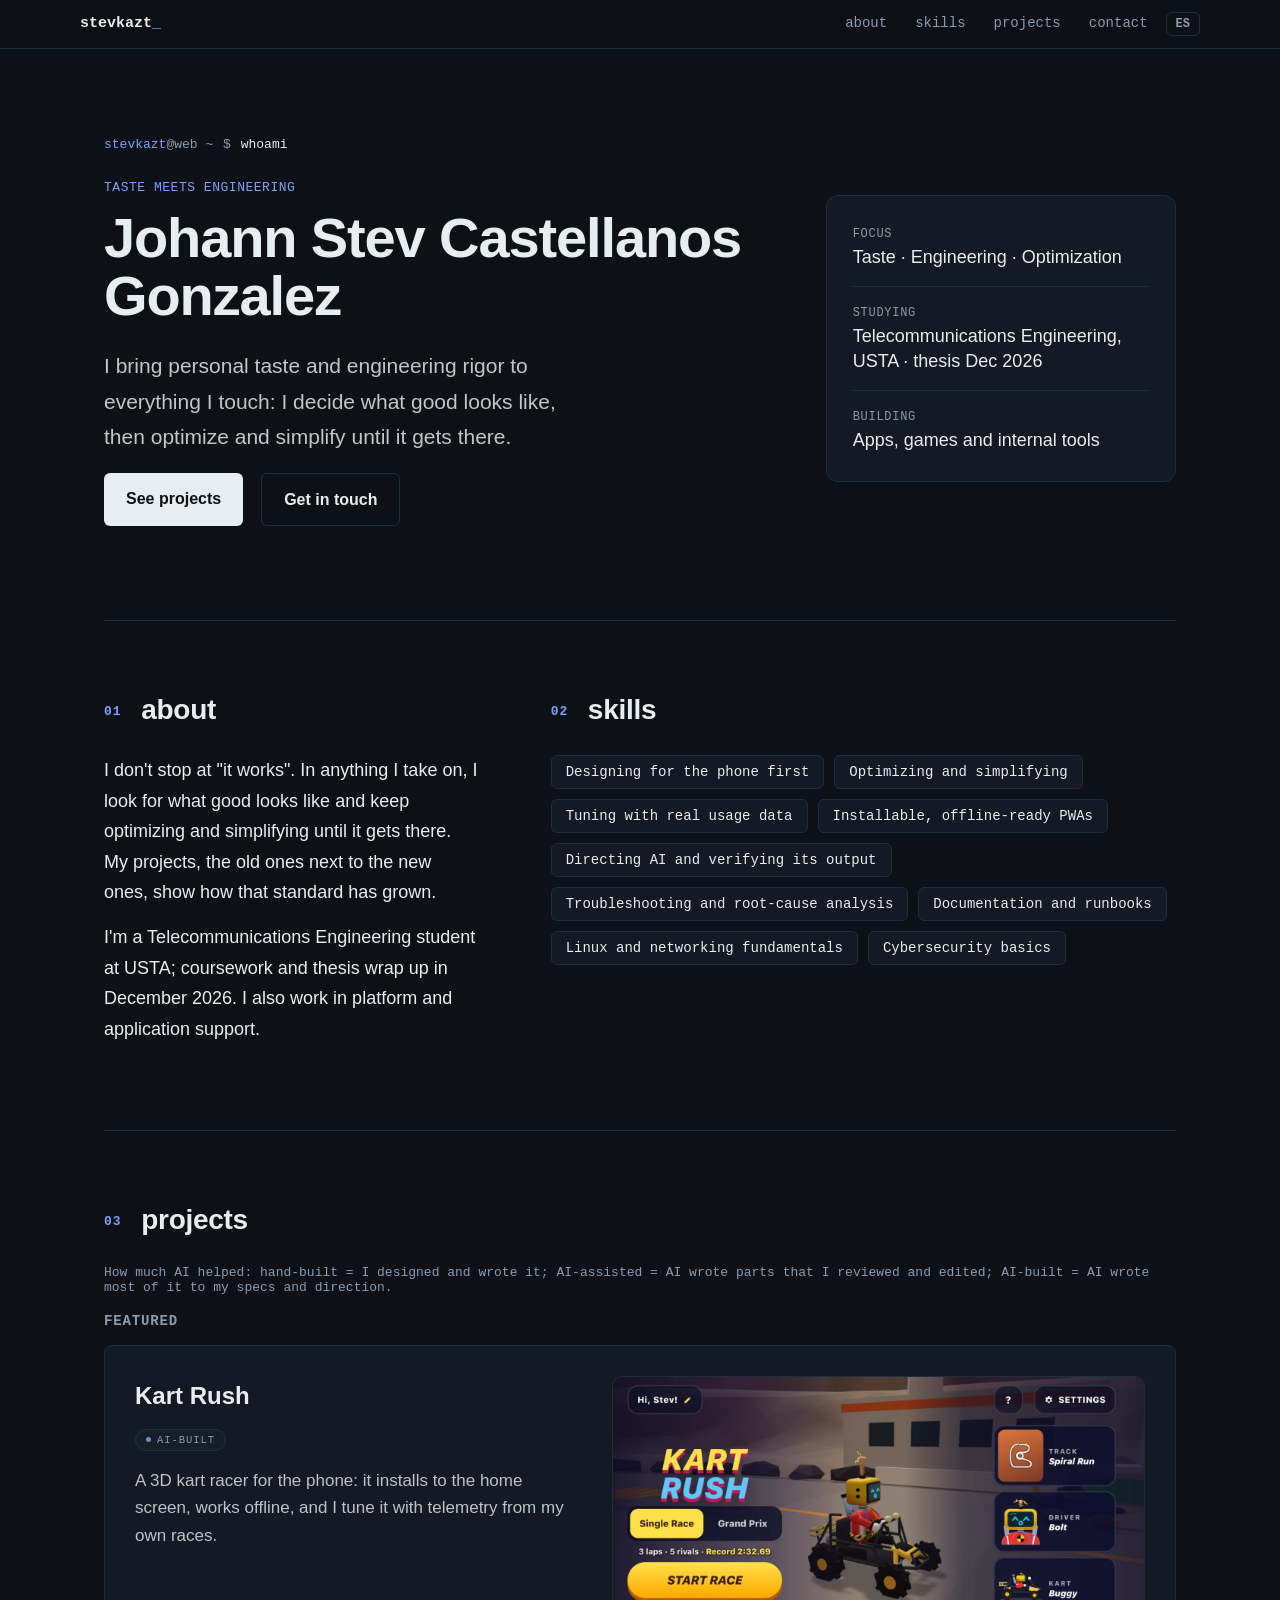
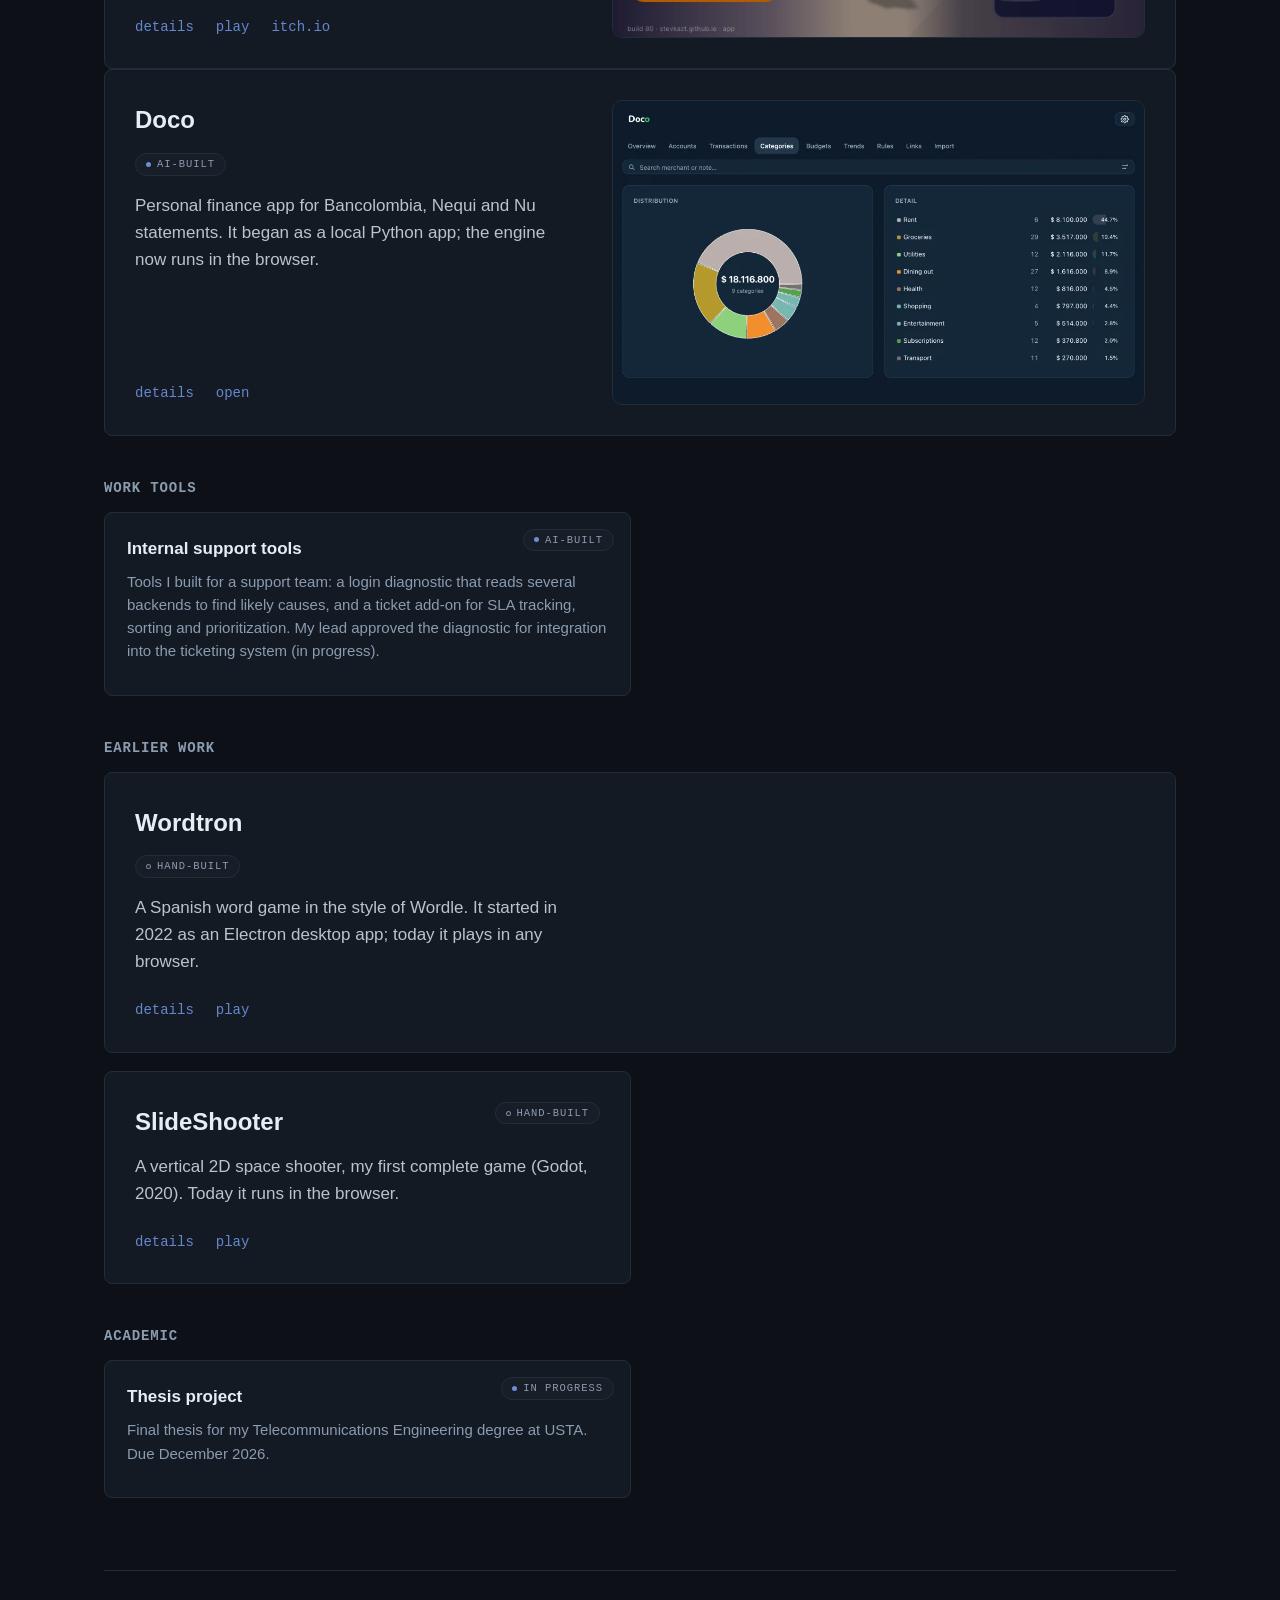
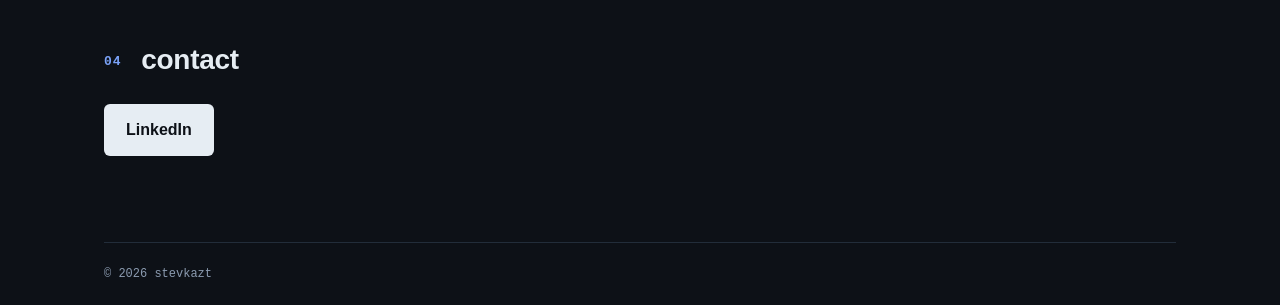
==== index.html @ 39eaef0c "Projects: featured first (Kart Rush, Doco), then newest to oldest; drop infrastructure group from ho" ====
<!doctype html>
<html lang="en">
<head>
<meta charset="utf-8">
<meta name="viewport" content="width=device-width, initial-scale=1, viewport-fit=cover">
<title>Johann Stev Castellanos Gonzalez · stevkazt</title>
<meta name="description" content="Personal taste and engineering rigor, applied to everything I touch. Telecommunications Engineering (USTA).">
<meta name="theme-color" content="#0b0f14">
<link rel="stylesheet" href="style.css?v=1794554499">
</head>
<body>
<header class="top">
  <a class="brand" href="#top">stevkazt<span class="cur">_</span></a>
  <nav>
    <a href="#about" data-i18n="nav_about">about</a>
    <a href="#skills" data-i18n="nav_skills">skills</a>
    <a href="#projects" data-i18n="nav_projects">projects</a>
    <a href="#contact" data-i18n="nav_contact">contact</a>
  </nav>
  <button id="lang" type="button" aria-label="Language">ES</button>
</header>

<main id="top">
  <section class="hero">
    <p class="prompt"><span class="u">stevkazt</span><span class="d">@web</span> <span class="d">~</span> <span class="s">$</span> whoami</p>
    <p class="kicker" data-i18n="kicker">Taste meets engineering</p>
    <h1>Johann Stev Castellanos Gonzalez</h1>
    <p class="lead" data-i18n="hero">I bring personal taste and engineering rigor to everything I touch: I decide what good looks like, then optimize and simplify until it gets there.</p>
    <ul class="facts">
      <li><b>Focus</b><span data-i18n="f_focus">Taste · Engineering · Optimization</span></li>
      <li><b>Studying</b><span data-i18n="f_study">Telecommunications Engineering, USTA · thesis Dec 2026</span></li>
      <li><b>Building</b><span data-i18n="f_build">Apps, games and internal tools</span></li>
    </ul>
    <p class="cta">
      <a class="btn" href="#projects" data-i18n="cta_projects">See projects</a>
      <a class="btn ghost" href="#contact" data-i18n="cta_contact">Get in touch</a>
    </p>
  </section>

  <section id="about">
    <h2><span class="num">01</span> <span data-i18n="h_about">about</span></h2>
    <p data-i18n="about1">I don't stop at "it works". In anything I take on, I look for what good looks like and keep optimizing and simplifying until it gets there. My projects, the old ones next to the new ones, show how that standard has grown.</p>
    <p data-i18n="about2">I'm a Telecommunications Engineering student at USTA; coursework and thesis wrap up in December 2026. I also work in platform and application support.</p>
  </section>

  <section id="skills">
    <h2><span class="num">02</span> <span data-i18n="h_skills">skills</span></h2>
    <div class="chips">
      <span data-i18n="sk1">Designing for the phone first</span><span data-i18n="sk2">Optimizing and simplifying</span><span data-i18n="sk3">Tuning with real usage data</span><span data-i18n="sk4">Installable, offline-ready PWAs</span><span data-i18n="sk5">Directing AI and verifying its output</span><span data-i18n="sk6">Troubleshooting and root-cause analysis</span><span data-i18n="sk7">Documentation and runbooks</span><span data-i18n="sk8">Linux and networking fundamentals</span><span data-i18n="sk9">Cybersecurity basics</span>
    </div>
  </section>

  <section id="projects">
    <h2><span class="num">03</span> <span data-i18n="h_projects">projects</span></h2>
    <p class="legend" data-i18n="legend">How much AI helped: hand-built = I designed and wrote it; AI-assisted = AI wrote parts I reviewed; AI-built = AI wrote most of it to my spec and direction.</p>
    <h3 class="grp" data-i18n="g_feat">Featured</h3>
    <div class="cards">
      <article class="card feature">
        <h3><a href="projects/kart-rush/">Kart Rush</a></h3>
        <p data-i18n="p_kart">A 3D kart racer for the phone: it installs to the home screen, works offline, and I tune it with telemetry from my own races.</p>
        <p class="links"><a href="projects/kart-rush/" data-i18n="details">details</a> <a href="https://stevkazt.github.io/kart-rush/" data-i18n="play">play</a> <a href="https://stevkazt.itch.io/kart-rush">itch.io</a></p>
        <span class="pill l3" data-i18n="ai3s">AI-built</span>
        <img class="card-img" src="images/kart-rush/menu-landscape.webp" width="1400" height="686" alt="" loading="lazy">
      </article>
    </div>
    <div class="cards">
      <article class="card feature">
        <h3><a href="projects/doco/">Doco</a></h3>
        <p data-i18n="p_doco">Personal finance app for Bancolombia, Nequi and Nu statements. It began as a local Python app; the engine now runs in the browser.</p>
        <p class="links"><a href="projects/doco/" data-i18n="details">details</a> <a href="https://doco-drab.vercel.app" data-i18n="open">open</a></p>
        <span class="pill l3" data-i18n="ai3s">AI-built</span>
          <img class="card-img" src="images/doco/categories.webp" width="1000" height="569" alt="" loading="lazy">
      </article>
    </div>
    <h3 class="grp" data-i18n="g_work">Work tools</h3>
    <div class="cards">
      <article class="card half">
        <h3 data-i18n="t_tools">Internal support tools</h3>
        <p data-i18n="p_tools">Tools I built for a support team: a login diagnostic that reads several backends to find likely causes, and a ticket add-on for SLA tracking, sorting and prioritization. My lead approved the diagnostic for integration into the ticketing system (in progress).</p>
        <span class="pill l3" data-i18n="ai3s">AI-built</span>
      </article>
    </div>
    <h3 class="grp" data-i18n="g_early">Earlier work</h3>
    <div class="cards">
      <article class="card feature">
        <h3><a href="projects/wordtron/">Wordtron</a></h3>
        <p data-i18n="p_word">A Spanish word game in the style of Wordle. It started in 2022 as an Electron desktop app; today it plays in any browser.</p>
        <p class="links"><a href="projects/wordtron/" data-i18n="details">details</a> <a href="wordtron/" data-i18n="play">play</a></p>
        <span class="pill l1" data-i18n="ai1s">Hand-built</span>
      </article>
      <article class="card feature">
        <h3><a href="projects/slideshooter/">SlideShooter</a></h3>
        <p data-i18n="p_slide">A vertical 2D space shooter, my first complete game (Godot, 2020). Today it runs in the browser.</p>
        <p class="links"><a href="projects/slideshooter/" data-i18n="details">details</a> <a href="https://stevkazt.github.io/SlideShooter/" data-i18n="play">play</a></p>
        <span class="pill l1" data-i18n="ai1s">Hand-built</span>
      </article>
    </div>
    <h3 class="grp" data-i18n="g_acad">Academic</h3>
    <div class="cards">
      <article class="card half">
        <h3 data-i18n="t_thesis">Thesis project</h3>
        <p data-i18n="p_thesis">Final thesis for my Telecommunications Engineering degree at USTA. Due December 2026.</p>
        <span class="pill" data-i18n="inprog">In progress</span>
      </article>
    </div>
  </section>

  <section id="contact">
    <h2><span class="num">04</span> <span data-i18n="h_contact">contact</span></h2>
    <p><a class="btn" href="https://www.linkedin.com/in/stevkazt">LinkedIn</a></p>
  </section>
</main>

<footer>© 2026 stevkazt</footer>
<script src="app.js?v=1794554499"></script>
</body>
</html>
---- style.css ----
:root{--bg:#0d1117;--panel:#131a23;--line:#222d3a;--fg:#e6edf3;--dim:#8b9bb0;--acc:#7aa2f7;--mono:ui-monospace,SFMono-Regular,Menlo,Consolas,monospace;--sans:-apple-system,BlinkMacSystemFont,"Segoe UI",Inter,Roboto,Helvetica,Arial,sans-serif}
*{box-sizing:border-box}
html{scroll-behavior:smooth;scroll-padding-top:64px}
body{margin:0;background:var(--bg);color:var(--fg);font:16px/1.7 var(--sans);-webkit-text-size-adjust:100%}
a{color:var(--acc);text-decoration:none}a:hover{text-decoration:underline}
.top{position:sticky;top:0;z-index:5;display:flex;align-items:center;gap:18px;padding:11px max(16px,env(safe-area-inset-left));background:rgba(13,17,23,.9);backdrop-filter:blur(8px);border-bottom:1px solid var(--line);font-family:var(--mono)}
.brand{color:var(--fg);font-weight:600;margin-right:auto;font-size:15px}
.cur{color:var(--acc)}
.top nav{display:flex;gap:18px;font-size:13px}
.top nav a{color:var(--dim)}.top nav a:hover{color:var(--fg);text-decoration:none}
#lang{font:600 12px var(--mono);color:var(--dim);background:none;border:1px solid var(--line);border-radius:6px;padding:4px 9px;cursor:pointer}
#lang:hover{color:var(--fg)}
main{max-width:820px;margin:0 auto;padding:0 max(16px,env(safe-area-inset-left))}
section{padding:44px 0;border-bottom:1px solid var(--line)}
.hero{padding:64px 0 48px}
.prompt{font:13px var(--mono);color:var(--fg);margin:0 0 28px}
.prompt .u{color:var(--acc)}.prompt .d{color:var(--dim)}.prompt .s{color:var(--dim);margin:0 2px}
.kicker{font:13px var(--mono);color:var(--acc);letter-spacing:.04em;margin:0 0 14px;text-transform:uppercase}
h1{margin:0 0 16px;font-size:clamp(30px,7.5vw,50px);line-height:1.1;letter-spacing:-.02em;font-weight:700}
.lead{font-size:18px;color:var(--dim);max-width:58ch;margin:0}
.facts{list-style:none;padding:0;margin:26px 0 0;border-top:1px solid var(--line)}
.facts li{display:flex;gap:16px;padding:10px 0;border-bottom:1px solid var(--line);font-size:15px}
.facts b{flex:0 0 84px;font:12px var(--mono);color:var(--dim);text-transform:uppercase;letter-spacing:.06em;padding-top:3px;font-weight:500}
.cta{display:flex;flex-wrap:wrap;gap:10px;margin-top:26px}
.btn{display:inline-block;padding:9px 16px;border-radius:6px;background:var(--fg);color:var(--bg);font-weight:600;font-size:15px}
.btn:hover{text-decoration:none;opacity:.9}
.btn.ghost{background:none;color:var(--fg);border:1px solid var(--line)}
h2{font:600 13px var(--mono);letter-spacing:.08em;text-transform:uppercase;margin:0 0 20px;color:var(--dim)}
h2 .num{color:var(--acc);margin-right:10px}
h3{margin:0 0 6px;font-size:17px}
section p{max-width:64ch;margin:0 0 14px}
.chips{display:flex;flex-wrap:wrap;gap:8px}
.chips span{padding:5px 11px;border:1px solid var(--line);background:var(--panel);border-radius:6px;font:13px var(--mono);color:var(--fg)}
.cards{display:grid;grid-template-columns:repeat(auto-fill,minmax(240px,1fr));gap:14px}
.card{background:var(--panel);border:1px solid var(--line);border-radius:8px;padding:18px}
.card h3{font-size:16px}
.card p{margin:0 0 10px;color:var(--dim);font-size:15px;line-height:1.55}
.card .links{display:flex;gap:16px;margin:0;font:13px var(--mono)}
.card.soon{border-style:dashed;background:none}
footer{max-width:820px;margin:0 auto;padding:24px 16px calc(24px + env(safe-area-inset-bottom));color:var(--dim);font:12px var(--mono)}
@media(max-width:480px){.top nav{display:none}.hero{padding-top:40px}.facts li{flex-direction:column;gap:2px}.facts b{flex:none}}
@media(max-height:480px){section{padding:28px 0}.hero{padding-top:28px}}
.crumb{font:13px var(--mono);margin:22px 0 0}
.hero.sub{padding:28px 0 40px}
.page section p i{color:var(--fg)}
.btn+.btn{margin-left:8px}
.card h3 a{color:var(--fg)}.card h3 a:hover{color:var(--acc);text-decoration:none}
.facts+p{margin-top:18px}
.grp{font:600 13px var(--mono);color:var(--dim);margin:26px 0 12px;text-transform:uppercase;letter-spacing:.06em}
.grp:first-of-type{margin-top:0}
code{font:.9em var(--mono);background:var(--panel);padding:1px 5px;border-radius:4px}
.ai{display:inline-flex;align-items:center;gap:7px;font:12px var(--mono);color:var(--dim);margin:0 0 10px}
.ai .dots{display:inline-flex;gap:3px}
.ai i{width:7px;height:7px;border-radius:50%;border:1px solid var(--dim);display:block}
.ai i.on{background:var(--acc);border-color:var(--acc)}
.legend{font:12px var(--mono);color:var(--dim);margin:0 0 18px;max-width:none}
.legend span{white-space:nowrap;margin-right:14px}
.hero .ai{margin:-6px 0 14px}
.chips+p{margin-top:16px}
.card{position:relative}
.ai.meter{position:absolute;top:18px;right:16px;margin:0}
.card h3{padding-right:48px}

/* ---- Desktop layout (>=960px): phone layout above is untouched ---- */
@media(min-width:960px){
  .top{padding-inline:max(24px,calc((100% - 1120px)/2))}
  .top nav{gap:28px;font-size:14px}
  main{max-width:1120px;padding:0 24px}
  footer{max-width:1120px;padding-inline:24px}
  main{display:grid;grid-template-columns:5fr 7fr;column-gap:72px}
  main>.hero,main>#projects,main>#contact{grid-column:1/-1}
  section{padding:72px 0}
  h2{font:700 28px/1.2 var(--sans);letter-spacing:-.01em;text-transform:none;color:var(--fg);margin:0 0 28px}
  h2 .num{font:600 13px var(--mono);letter-spacing:.08em;color:var(--acc);margin-right:12px;vertical-align:middle}
  /* hero: identity left, facts panel right */
  .hero{display:grid;grid-template-columns:1.5fr 1fr;column-gap:72px;align-items:start;padding:88px 0 80px}
  .hero>*{grid-column:1}
  .hero .facts{grid-column:2;grid-row:1/span 6;margin:0;align-self:center;background:var(--panel);border:1px solid var(--line);border-radius:12px;padding:12px 26px}
  .hero .facts li{flex-direction:column;gap:4px;padding:16px 0}
  .hero .facts li:last-child{border-bottom:0}
  .hero .facts b{flex:none}
  .hero .facts li span{font-size:18px;line-height:1.4}
  h1{font-size:64px;line-height:1.05;margin-bottom:22px}
  .lead{font-size:21px;max-width:34ch;color:var(--fg);opacity:.82}
  .cta{margin-top:34px}
  .btn{padding:12px 22px;font-size:16px}
  #about p{font-size:18px;line-height:1.7}
  .chips{gap:10px}
  .chips span{padding:8px 14px;font-size:14px}
  /* projects: 6-col grid, featured cards span 3, others span 2 */
  .cards{grid-template-columns:repeat(6,1fr);gap:18px}
  .card{grid-column:span 2;padding:22px}
  .card.feature{grid-column:span 3;padding:30px;min-height:210px;display:flex;flex-direction:column}
  .card.feature h3{font-size:24px;margin-bottom:10px}
  .card.feature p{font-size:17px;line-height:1.6;color:var(--fg);opacity:.8}
  .card.feature .links{margin-top:auto;padding-top:14px;font-size:14px;gap:22px}
  .card.feature .ai.meter{top:32px;right:30px}
  .card:not(.feature) h3{font-size:17px}
  .card:hover{border-color:var(--acc)}
  .card.soon:hover{border-color:var(--line)}
  .grp{font-size:14px;margin:44px 0 16px}
  .grp:first-of-type{margin-top:0}
  .legend{font-size:13px}
}
@media(min-width:960px) and (max-height:480px){section{padding:40px 0}.hero{padding:40px 0}}
@media(min-width:960px){
  main{column-gap:0}
  #about{padding-right:72px}
  .hero{grid-template-columns:1.9fr 1fr;column-gap:56px}
  h1{font-size:56px}
  .lead{max-width:40ch}
}

@media(min-width:960px){.card.half{grid-column:span 3}}
@media(min-width:960px){.card:not(.feature){min-height:128px}}
/* project sub-pages: single readable column (the 2-column grid above is for the home page only) */
@media(min-width:960px){
  main.page{display:block;max-width:860px}
  main.page section{padding:56px 0}
  main.page .hero.sub{padding:40px 0 56px}
}
@media(min-width:960px){main.page~footer{max-width:860px}}
/* phone/tablet: single column, every card in a group the same height, links pinned to the bottom */
@media(max-width:959px){
  .cards{grid-auto-rows:1fr}
  .card{display:flex;flex-direction:column}
  .card .links{margin-top:auto}
  .card p:not(.links){margin-bottom:12px}
}
/* AI level: small quiet pill, top right of the card */
.pill{display:inline-flex;align-items:center;gap:6px;font:500 10.5px/1 var(--mono);letter-spacing:.09em;text-transform:uppercase;padding:5px 10px;border-radius:999px;border:1px solid var(--line);color:var(--dim);background:rgba(255,255,255,.02);white-space:nowrap}
.pill::before{content:"";width:5px;height:5px;border-radius:50%;background:var(--acc);opacity:.85}
.pill.l1::before{background:transparent;box-shadow:inset 0 0 0 1px var(--dim)}
.pill.l2::before{background:linear-gradient(90deg,var(--acc) 50%,transparent 50%);box-shadow:inset 0 0 0 1px var(--acc)}
.card{display:flex;flex-direction:column;position:relative}
.card .links{margin-top:auto}
.card .pill{position:absolute;top:16px;right:16px;margin:0}
.card h3{padding-right:104px}
.hero .pill{margin:0 0 14px}
.hero .ai{display:none}
@media(min-width:960px){.card.feature .pill{top:30px;right:30px}.card.feature h3{padding-right:120px}}
@media(min-width:960px){.cards>.card.feature:first-child{grid-column:span 6}}

/* screenshots */
.gallery{display:grid;gap:14px;padding:32px 0 8px}
.shot{margin:0}
.shot img{display:block;width:100%;height:auto;border-radius:12px;border:1px solid var(--line);background:var(--panel)}
.shots{display:grid;gap:14px}
.shots.two{grid-template-columns:1fr 1fr}
.shots.phones{grid-template-columns:repeat(auto-fit,minmax(0,260px));justify-content:start}
@media(max-width:600px){.shots.two{grid-template-columns:1fr}.shots.phones{grid-template-columns:repeat(2,minmax(0,1fr))}}
.card-img{display:none}
@media(min-width:960px){
  .cards>.card.feature:first-child{display:grid;grid-template-columns:minmax(0,1fr) minmax(0,1.2fr);column-gap:32px;grid-auto-rows:min-content;align-content:start}
  .cards>.card.feature:first-child>:not(.card-img):not(.pill){grid-column:1}
  .cards>.card.feature:first-child .links{align-self:end}
  .cards>.card.feature:first-child .card-img{display:block;grid-column:2;grid-row:1 / span 3;width:100%;height:auto;border-radius:10px;border:1px solid var(--line);align-self:center;margin-top:28px}
}
.hero .pill{justify-self:start;width:fit-content}
@media(min-width:960px){.cards>.card.feature:first-child{grid-template-rows:auto auto 1fr}}
.gallery .note{margin:0;font:12px var(--mono);color:var(--dim)}

/* gallery: grid on desktop, swipeable strip on phones */
.strip{display:grid;gap:14px}
@media(max-width:600px){
  .strip{display:flex;gap:12px;overflow-x:auto;scroll-snap-type:x mandatory;-webkit-overflow-scrolling:touch;scrollbar-width:none;margin-inline:-16px;padding-inline:16px;scroll-padding-inline:16px}
  .strip::-webkit-scrollbar{display:none}
  .strip .shots{display:contents}
  .strip .shot{flex:0 0 86%;scroll-snap-align:start}
  .strip .shots.phones .shot{flex-basis:60%}
}
@media(max-width:600px){.strip{align-items:flex-start}}
/* wide Kart Rush card: pill goes under the title so it does not crowd the image */
@media(min-width:960px){
  .cards>.card.feature:first-child{grid-template-rows:auto auto auto 1fr}
  .cards>.card.feature:first-child h3{grid-row:1;padding-right:0}
  .cards>.card.feature:first-child .pill{position:static;grid-column:1;grid-row:2;justify-self:start;margin:2px 0 16px}
  .cards>.card.feature:first-child p:not(.links){grid-row:3}
  .cards>.card.feature:first-child .links{grid-row:4;align-self:end}
  .cards>.card.feature:first-child .card-img{grid-row:1 / span 4;margin-top:0}
}

/* diagrams */
.diagram{margin:0}
.diagram svg{display:block;width:100%;max-width:520px;height:auto}
.diagram .n{fill:var(--panel);stroke:var(--line);stroke-width:1.5}
.diagram .n.acc{stroke:var(--acc)}
.diagram .grp{fill:none;stroke:var(--line);stroke-width:1.5;stroke-dasharray:6 5}
.diagram .t{fill:var(--fg);font:600 17px var(--sans);text-anchor:middle}
.diagram .s{fill:var(--dim);font:13px var(--mono);text-anchor:middle}
.diagram .l{fill:var(--dim);font:12px var(--mono)}
.diagram .a{fill:none;stroke:var(--dim);stroke-width:1.6}
.diagram marker path{fill:var(--dim)}
.diagram figcaption{font:12px var(--mono);color:var(--dim);margin-top:10px}
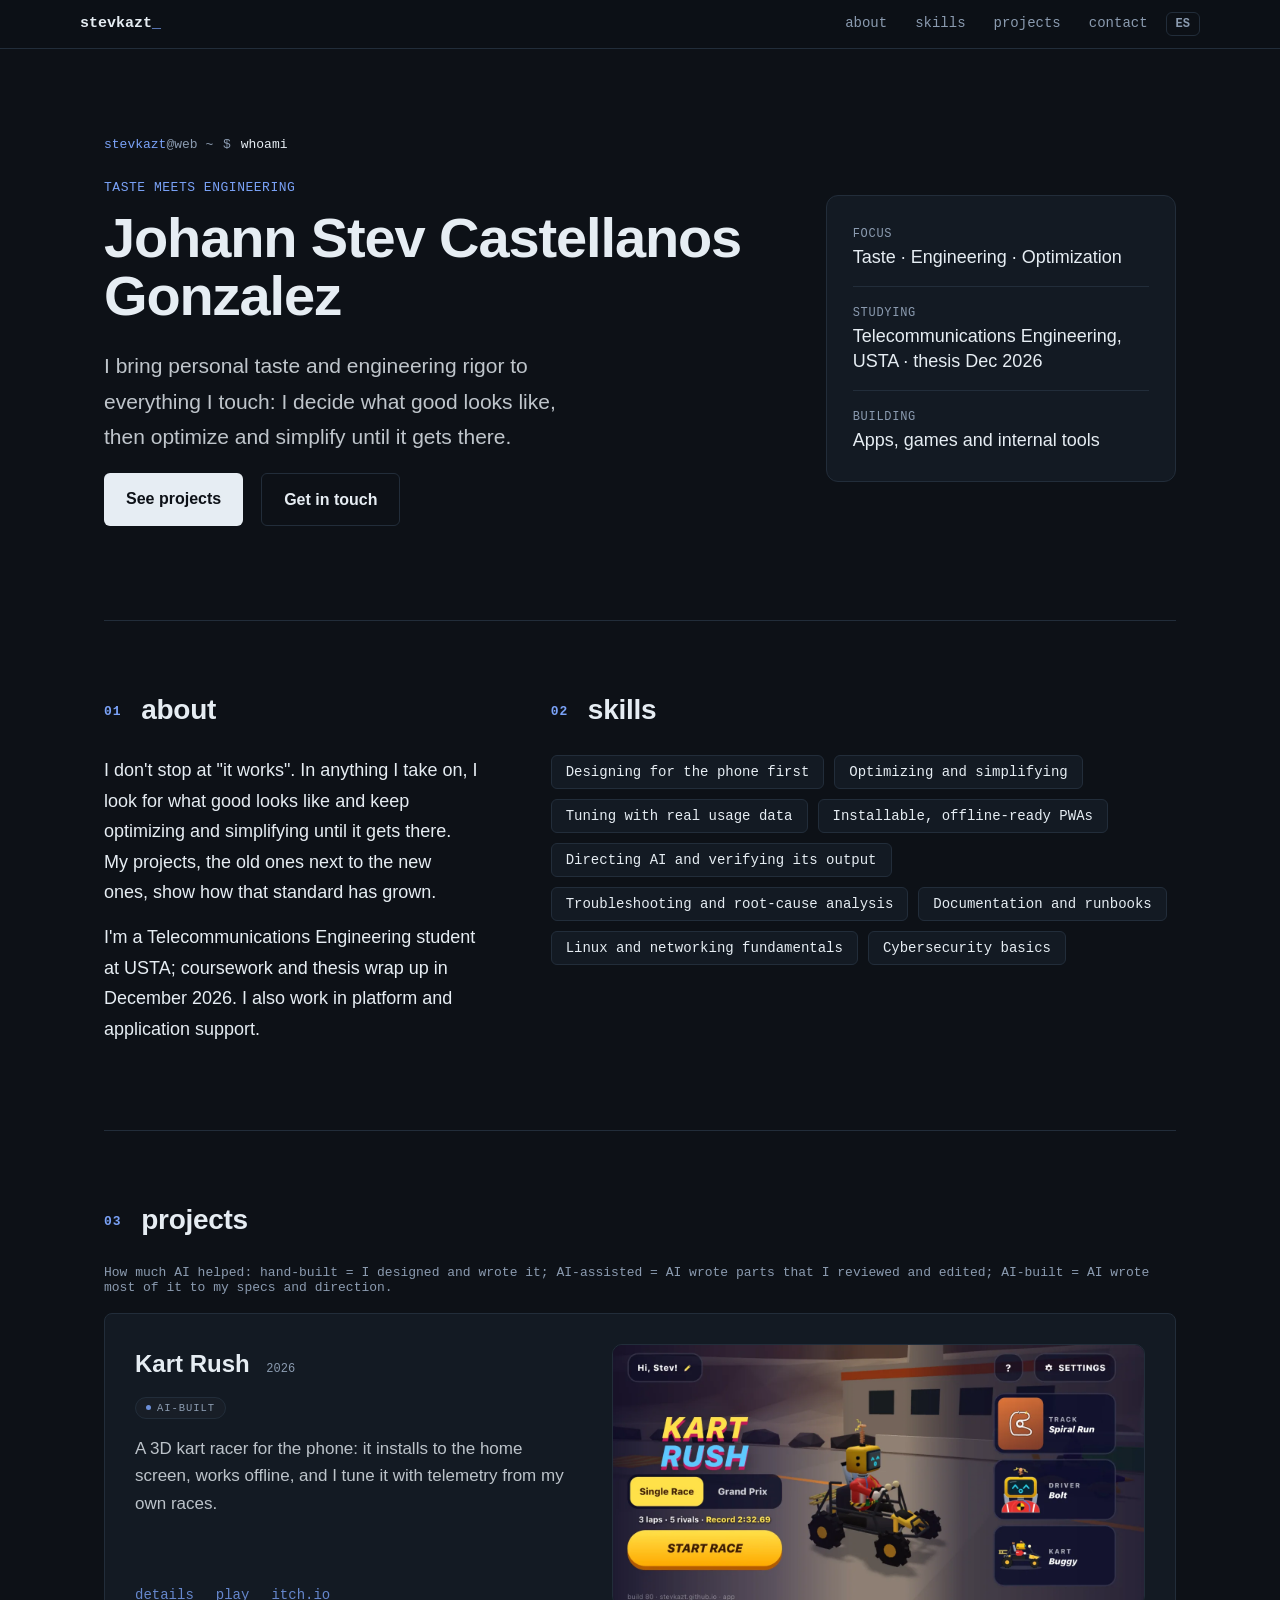
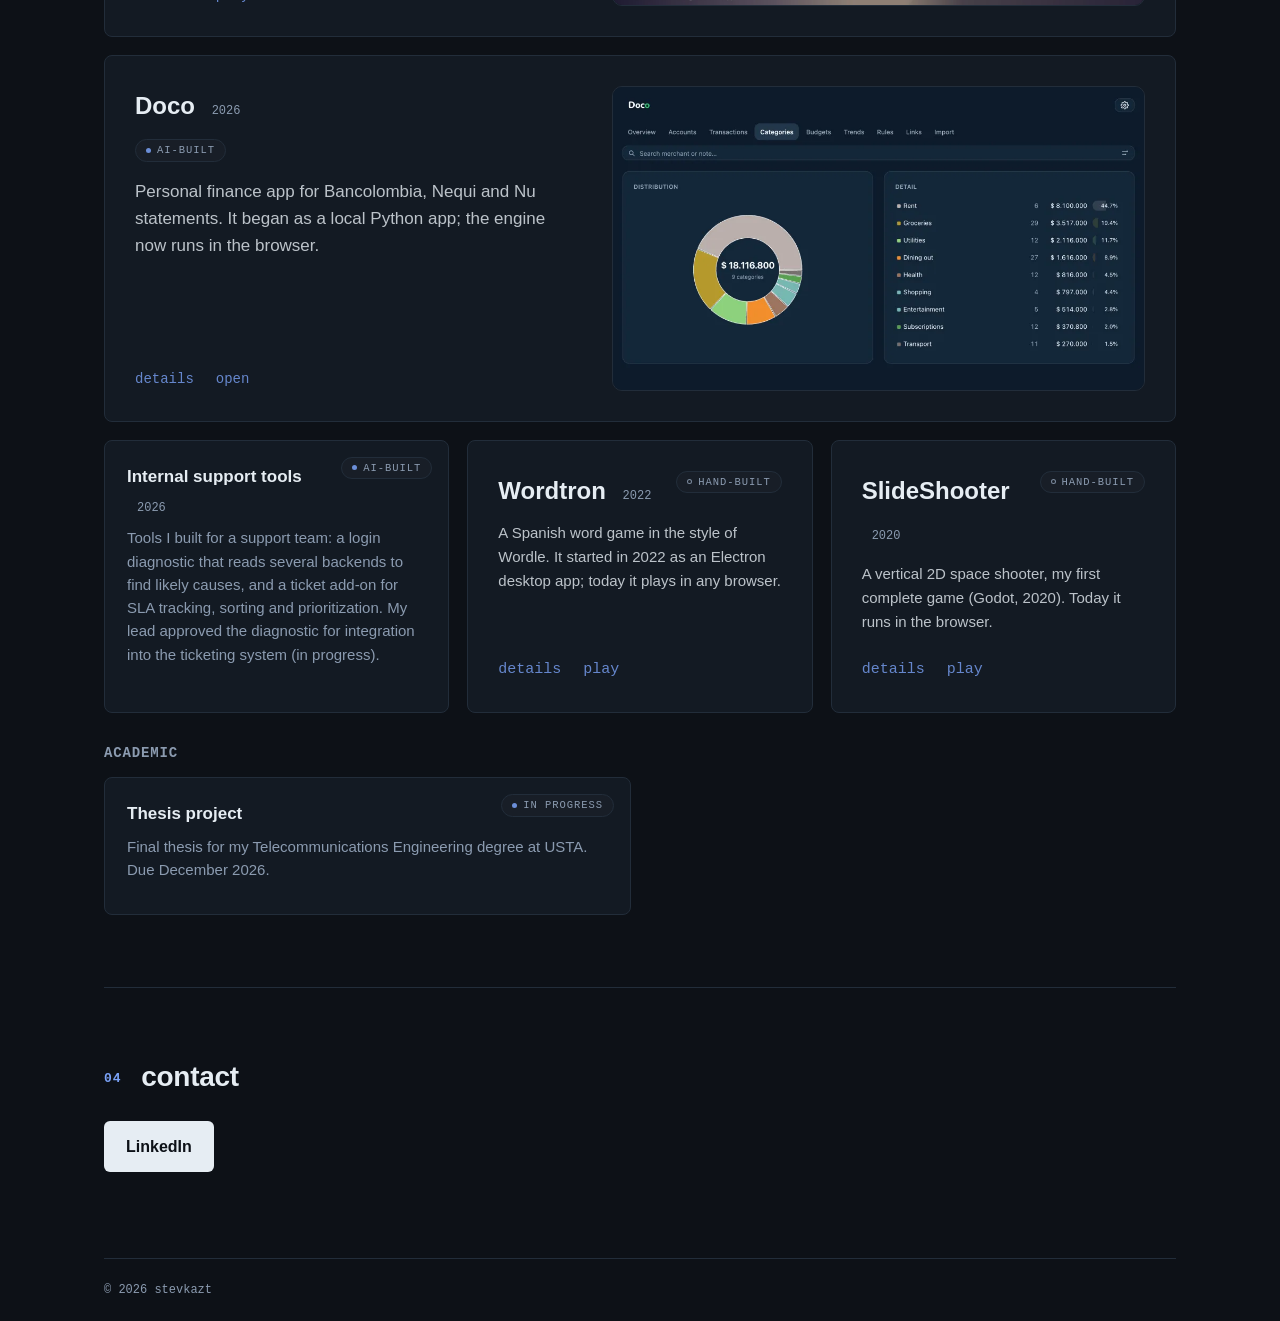
==== commit 871b1ea0: "Projects: one chronological list, years on cards, Kart Rush and Doco large Co-Authored-By: Claude So" ====
--- a/index.html
+++ b/index.html
@@ -6,7 +6,7 @@
 <title>Johann Stev Castellanos Gonzalez · stevkazt</title>
 <meta name="description" content="Personal taste and engineering rigor, applied to everything I touch. Telecommunications Engineering (USTA).">
 <meta name="theme-color" content="#0b0f14">
-<link rel="stylesheet" href="style.css?v=1794554499">
+<link rel="stylesheet" href="style.css?v=1794554886">
 </head>
 <body>
 <header class="top">
@@ -53,10 +53,9 @@
   <section id="projects">
     <h2><span class="num">03</span> <span data-i18n="h_projects">projects</span></h2>
     <p class="legend" data-i18n="legend">How much AI helped: hand-built = I designed and wrote it; AI-assisted = AI wrote parts I reviewed; AI-built = AI wrote most of it to my spec and direction.</p>
-    <h3 class="grp" data-i18n="g_feat">Featured</h3>
     <div class="cards">
       <article class="card feature">
-        <h3><a href="projects/kart-rush/">Kart Rush</a></h3>
+        <h3><a href="projects/kart-rush/">Kart Rush</a> <span class="yr">2026</span></h3>
         <p data-i18n="p_kart">A 3D kart racer for the phone: it installs to the home screen, works offline, and I tune it with telemetry from my own races.</p>
         <p class="links"><a href="projects/kart-rush/" data-i18n="details">details</a> <a href="https://stevkazt.github.io/kart-rush/" data-i18n="play">play</a> <a href="https://stevkazt.itch.io/kart-rush">itch.io</a></p>
         <span class="pill l3" data-i18n="ai3s">AI-built</span>
@@ -65,31 +64,27 @@
     </div>
     <div class="cards">
       <article class="card feature">
-        <h3><a href="projects/doco/">Doco</a></h3>
+        <h3><a href="projects/doco/">Doco</a> <span class="yr">2026</span></h3>
         <p data-i18n="p_doco">Personal finance app for Bancolombia, Nequi and Nu statements. It began as a local Python app; the engine now runs in the browser.</p>
         <p class="links"><a href="projects/doco/" data-i18n="details">details</a> <a href="https://doco-drab.vercel.app" data-i18n="open">open</a></p>
         <span class="pill l3" data-i18n="ai3s">AI-built</span>
           <img class="card-img" src="images/doco/categories.webp" width="1000" height="569" alt="" loading="lazy">
       </article>
     </div>
-    <h3 class="grp" data-i18n="g_work">Work tools</h3>
-    <div class="cards">
+    <div class="cards trio">
       <article class="card half">
-        <h3 data-i18n="t_tools">Internal support tools</h3>
+        <h3><span data-i18n="t_tools">Internal support tools</span> <span class="yr">2026</span></h3>
         <p data-i18n="p_tools">Tools I built for a support team: a login diagnostic that reads several backends to find likely causes, and a ticket add-on for SLA tracking, sorting and prioritization. My lead approved the diagnostic for integration into the ticketing system (in progress).</p>
         <span class="pill l3" data-i18n="ai3s">AI-built</span>
       </article>
-    </div>
-    <h3 class="grp" data-i18n="g_early">Earlier work</h3>
-    <div class="cards">
       <article class="card feature">
-        <h3><a href="projects/wordtron/">Wordtron</a></h3>
+        <h3><a href="projects/wordtron/">Wordtron</a> <span class="yr">2022</span></h3>
         <p data-i18n="p_word">A Spanish word game in the style of Wordle. It started in 2022 as an Electron desktop app; today it plays in any browser.</p>
         <p class="links"><a href="projects/wordtron/" data-i18n="details">details</a> <a href="wordtron/" data-i18n="play">play</a></p>
         <span class="pill l1" data-i18n="ai1s">Hand-built</span>
       </article>
       <article class="card feature">
-        <h3><a href="projects/slideshooter/">SlideShooter</a></h3>
+        <h3><a href="projects/slideshooter/">SlideShooter</a> <span class="yr">2020</span></h3>
         <p data-i18n="p_slide">A vertical 2D space shooter, my first complete game (Godot, 2020). Today it runs in the browser.</p>
         <p class="links"><a href="projects/slideshooter/" data-i18n="details">details</a> <a href="https://stevkazt.github.io/SlideShooter/" data-i18n="play">play</a></p>
         <span class="pill l1" data-i18n="ai1s">Hand-built</span>
@@ -112,6 +107,6 @@
 </main>
 
 <footer>© 2026 stevkazt</footer>
-<script src="app.js?v=1794554499"></script>
+<script src="app.js?v=1794554886"></script>
 </body>
 </html>
--- a/style.css
+++ b/style.css
@@ -192,3 +192,9 @@
 .diagram .a{fill:none;stroke:var(--dim);stroke-width:1.6}
 .diagram marker path{fill:var(--dim)}
 .diagram figcaption{font:12px var(--mono);color:var(--dim);margin-top:10px}
+
+.yr{font:400 12px var(--mono);color:var(--dim);margin-left:10px;white-space:nowrap}
+
+.cards+.cards{margin-top:14px}
+.cards+.grp{margin-top:32px}
+@media(min-width:960px){.cards+.cards{margin-top:18px}.cards.trio{grid-template-columns:repeat(3,1fr)}.cards.trio>.card{grid-column:span 1}.cards.trio>.card.feature p{font-size:15px}}
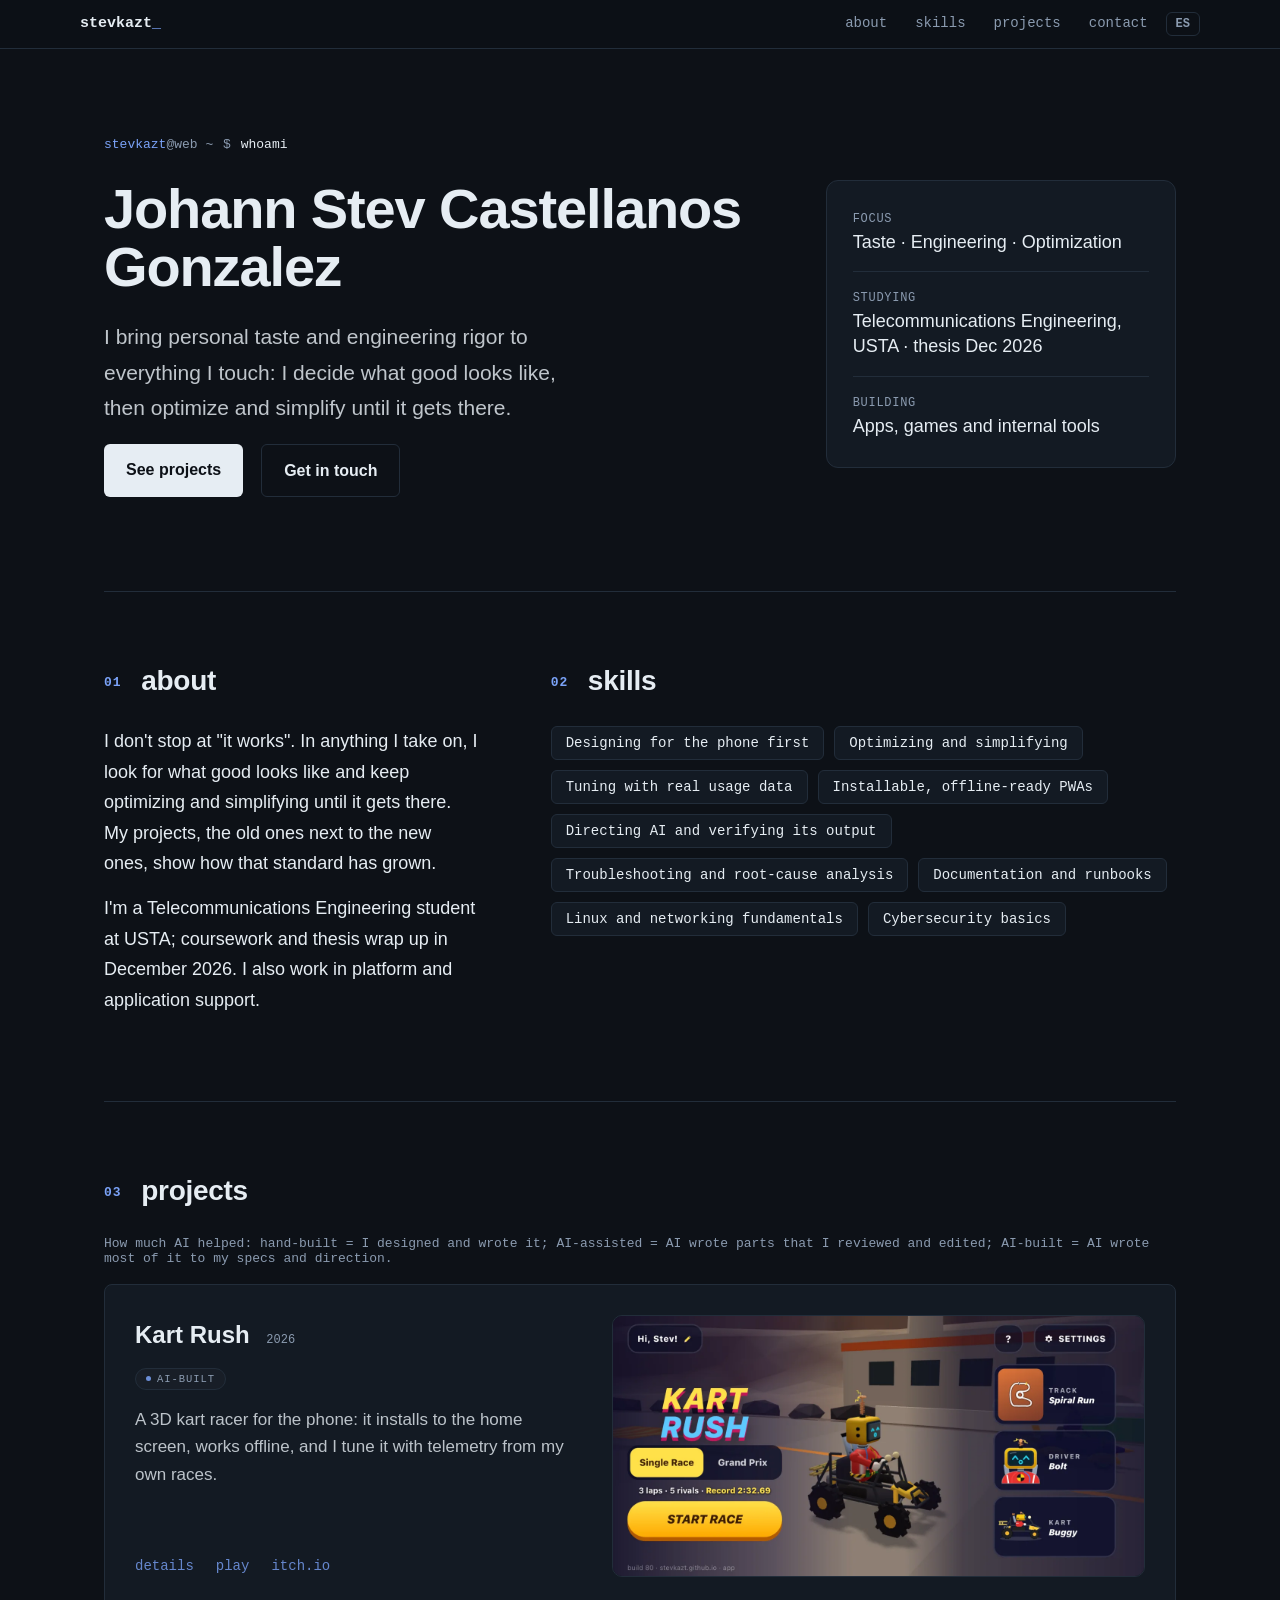
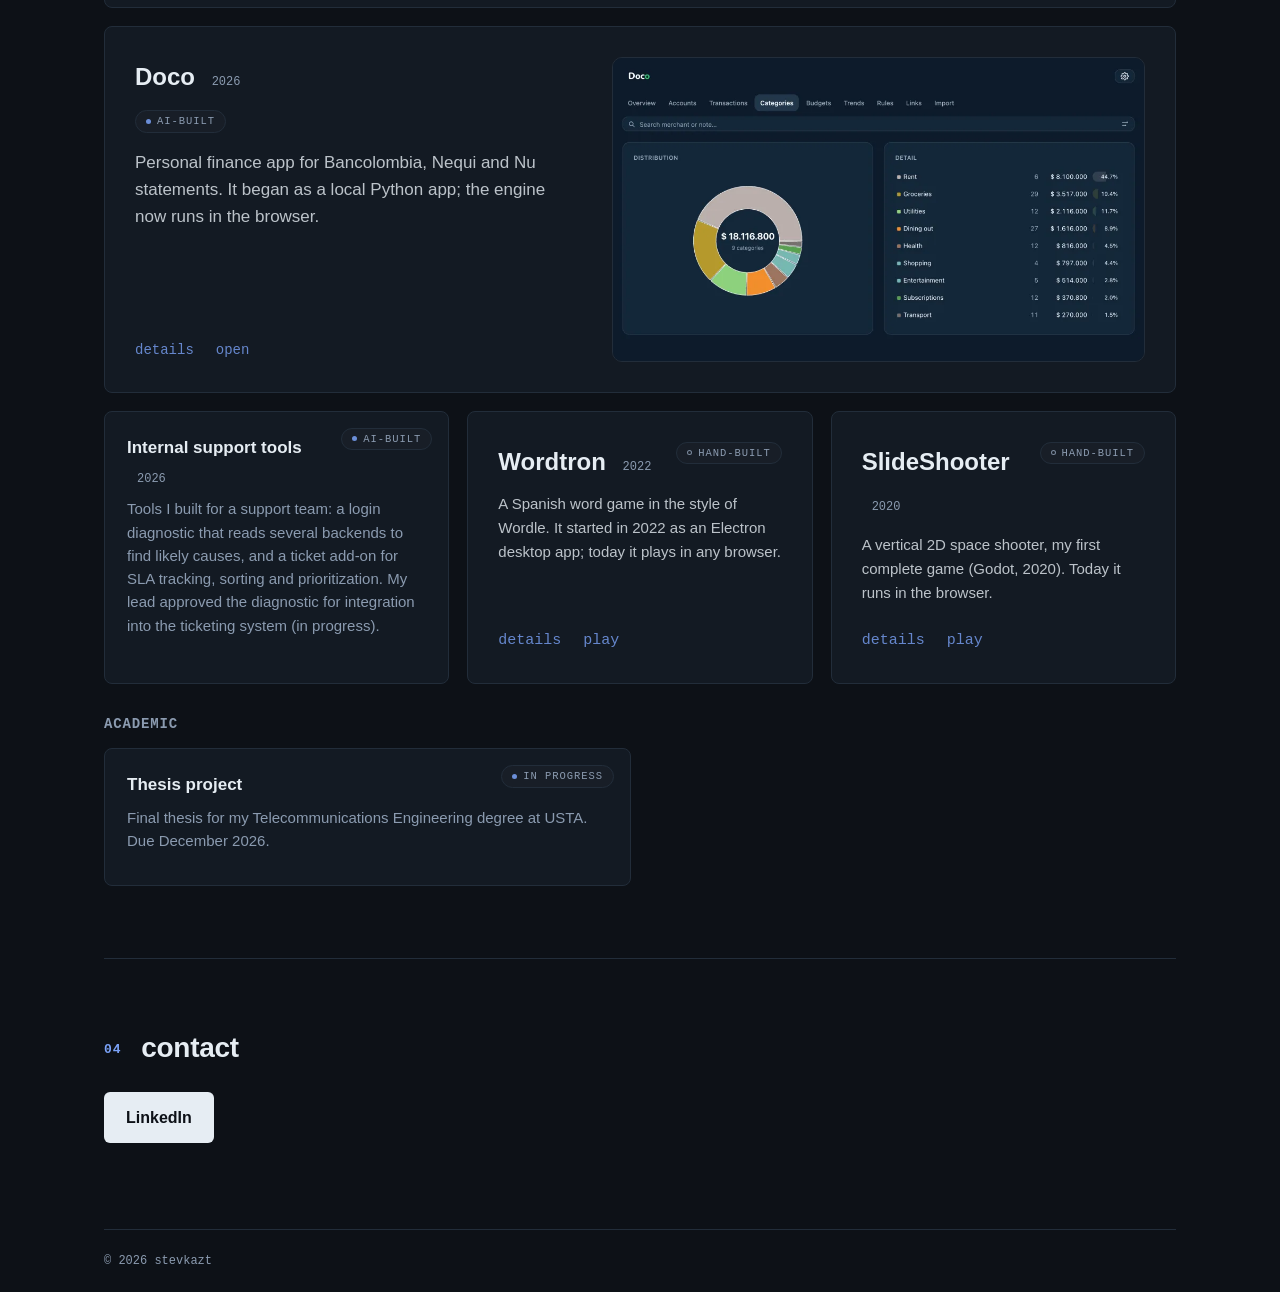
==== commit fc69f275: "Hero: remove kicker, keep whoami prompt as first line Co-Authored-By: Claude Sonnet 5.5 <noreply@ant" ====
--- a/index.html
+++ b/index.html
@@ -6,7 +6,7 @@
 <title>Johann Stev Castellanos Gonzalez · stevkazt</title>
 <meta name="description" content="Personal taste and engineering rigor, applied to everything I touch. Telecommunications Engineering (USTA).">
 <meta name="theme-color" content="#0b0f14">
-<link rel="stylesheet" href="style.css?v=1794554886">
+<link rel="stylesheet" href="style.css?v=1794555193">
 </head>
 <body>
 <header class="top">
@@ -23,7 +23,6 @@
 <main id="top">
   <section class="hero">
     <p class="prompt"><span class="u">stevkazt</span><span class="d">@web</span> <span class="d">~</span> <span class="s">$</span> whoami</p>
-    <p class="kicker" data-i18n="kicker">Taste meets engineering</p>
     <h1>Johann Stev Castellanos Gonzalez</h1>
     <p class="lead" data-i18n="hero">I bring personal taste and engineering rigor to everything I touch: I decide what good looks like, then optimize and simplify until it gets there.</p>
     <ul class="facts">
@@ -107,6 +106,6 @@
 </main>
 
 <footer>© 2026 stevkazt</footer>
-<script src="app.js?v=1794554886"></script>
+<script src="app.js?v=1794555193"></script>
 </body>
 </html>
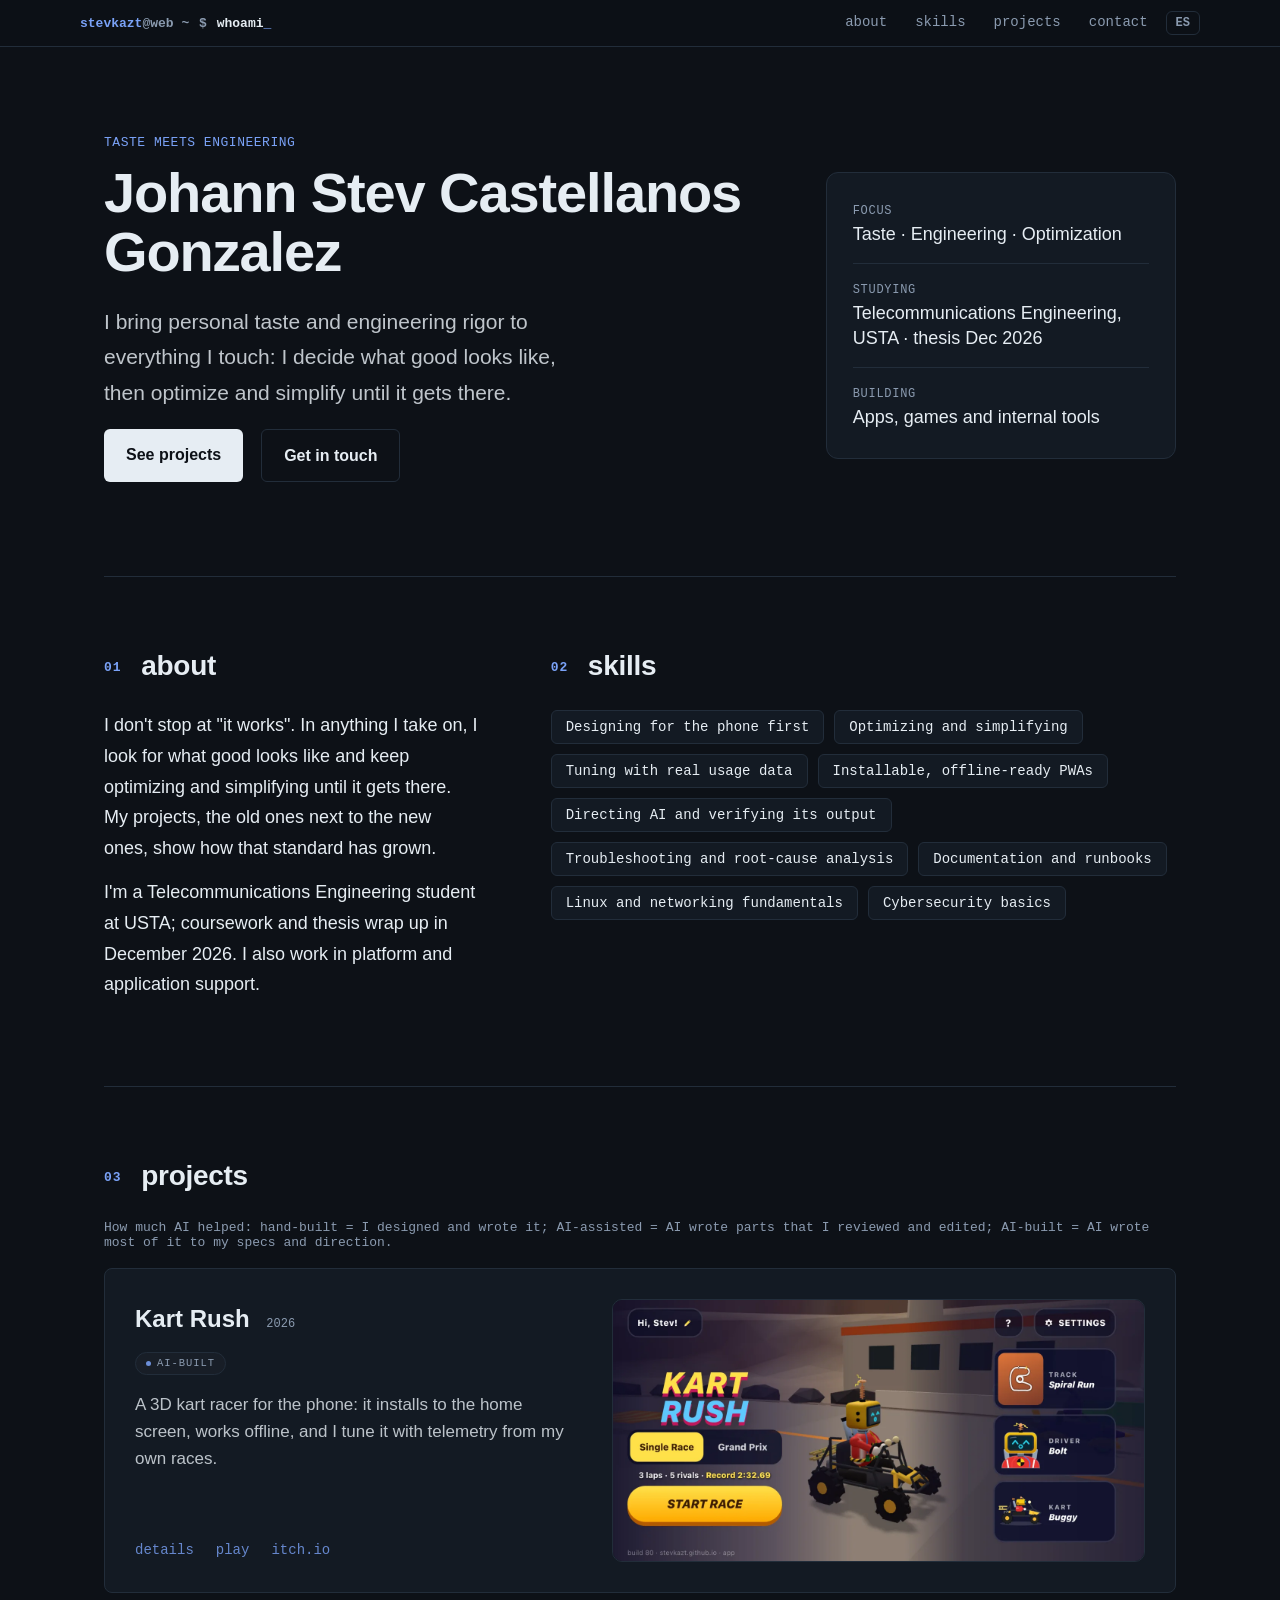
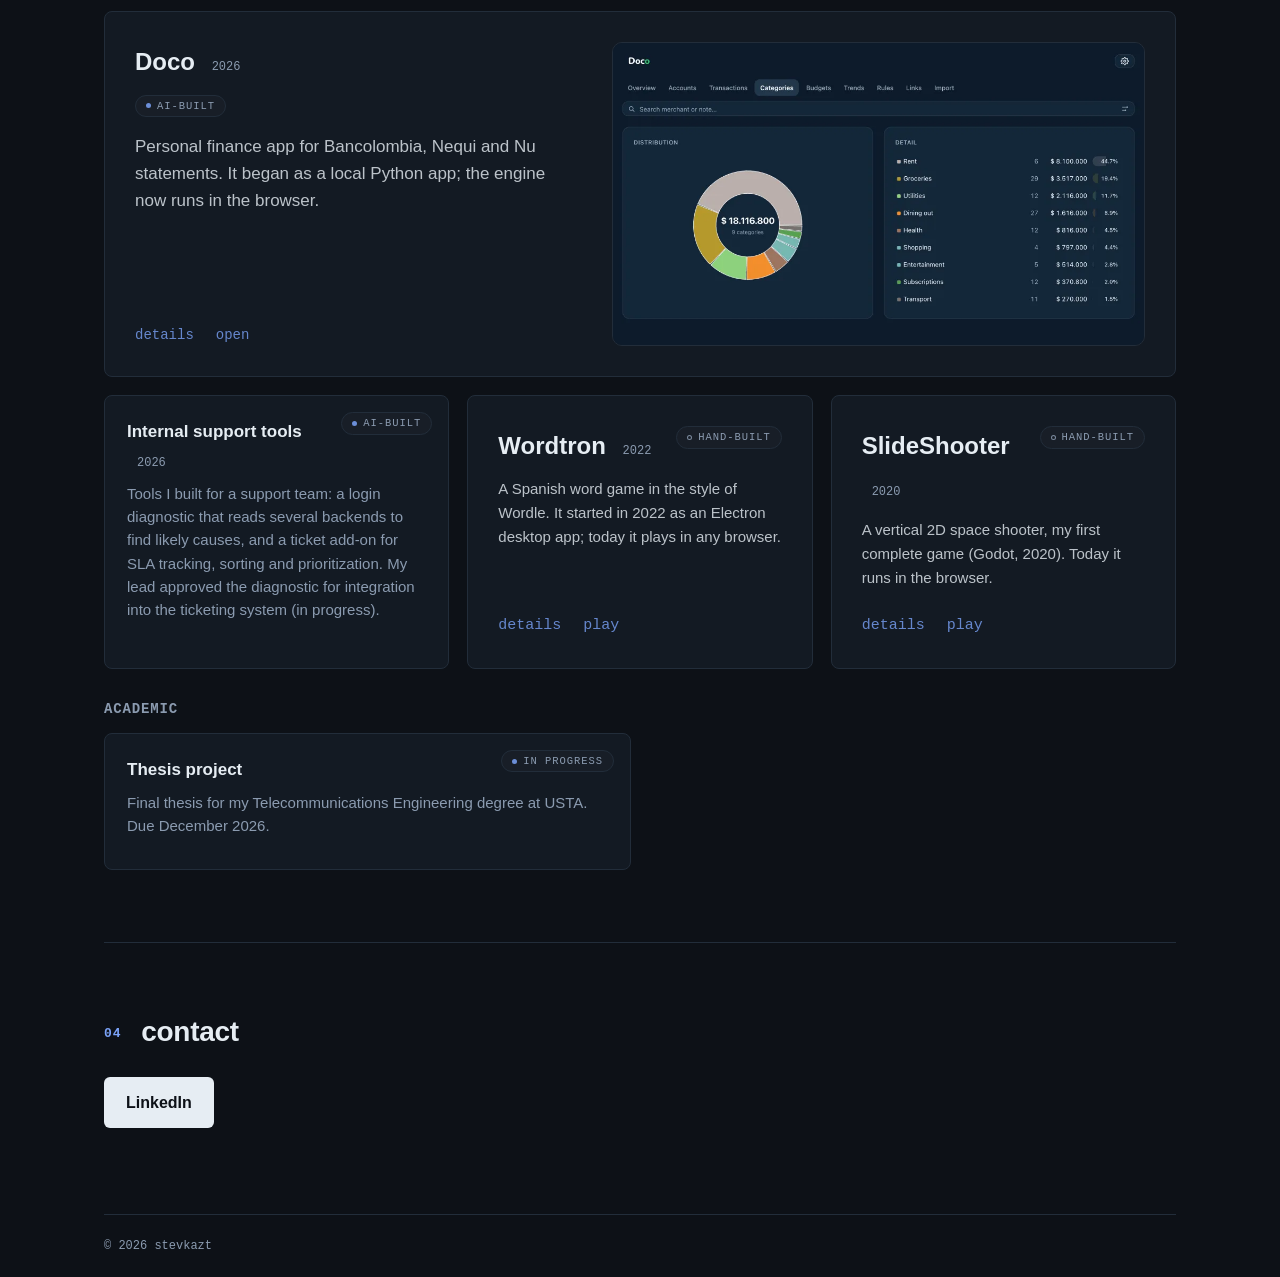
==== commit 00feb404: "Header: whoami prompt replaces the stevkazt_ brand on home; restore kicker Co-Authored-By: Claude So" ====
--- a/index.html
+++ b/index.html
@@ -6,11 +6,11 @@
 <title>Johann Stev Castellanos Gonzalez · stevkazt</title>
 <meta name="description" content="Personal taste and engineering rigor, applied to everything I touch. Telecommunications Engineering (USTA).">
 <meta name="theme-color" content="#0b0f14">
-<link rel="stylesheet" href="style.css?v=1794555193">
+<link rel="stylesheet" href="style.css?v=1794555305">
 </head>
 <body>
 <header class="top">
-  <a class="brand" href="#top">stevkazt<span class="cur">_</span></a>
+  <a class="brand prompt" href="#top"><span class="u">stevkazt</span><span class="d">@web</span> <span class="d">~</span> <span class="s">$</span> whoami<span class="cur">_</span></a>
   <nav>
     <a href="#about" data-i18n="nav_about">about</a>
     <a href="#skills" data-i18n="nav_skills">skills</a>
@@ -22,7 +22,7 @@
 
 <main id="top">
   <section class="hero">
-    <p class="prompt"><span class="u">stevkazt</span><span class="d">@web</span> <span class="d">~</span> <span class="s">$</span> whoami</p>
+    <p class="kicker" data-i18n="kicker">Taste meets engineering</p>
     <h1>Johann Stev Castellanos Gonzalez</h1>
     <p class="lead" data-i18n="hero">I bring personal taste and engineering rigor to everything I touch: I decide what good looks like, then optimize and simplify until it gets there.</p>
     <ul class="facts">
@@ -106,6 +106,6 @@
 </main>
 
 <footer>© 2026 stevkazt</footer>
-<script src="app.js?v=1794555193"></script>
+<script src="app.js?v=1794555305"></script>
 </body>
 </html>
--- a/style.css
+++ b/style.css
@@ -198,3 +198,6 @@
 .cards+.cards{margin-top:14px}
 .cards+.grp{margin-top:32px}
 @media(min-width:960px){.cards+.cards{margin-top:18px}.cards.trio{grid-template-columns:repeat(3,1fr)}.cards.trio>.card{grid-column:span 1}.cards.trio>.card.feature p{font-size:15px}}
+
+.brand.prompt{margin:0 auto 0 0;font:600 13px var(--mono)}
+.brand.prompt .u{font-weight:600}
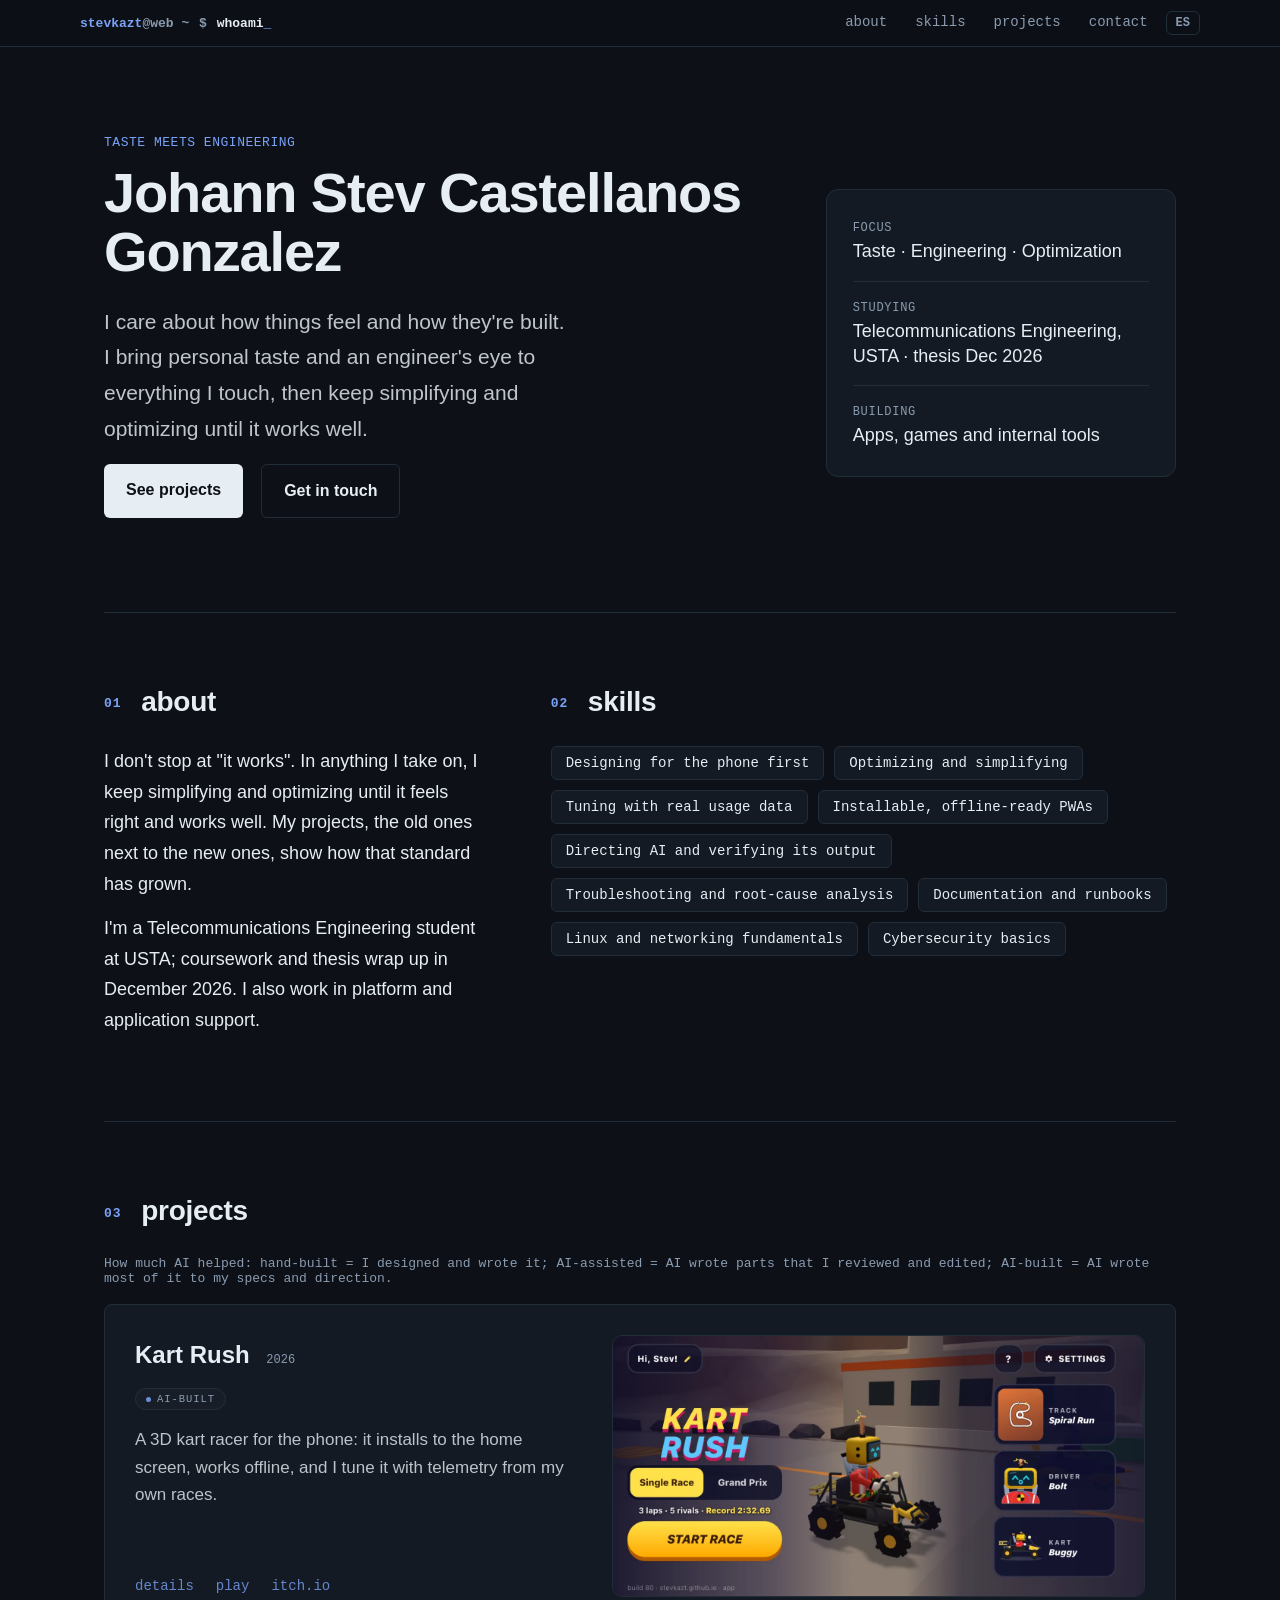
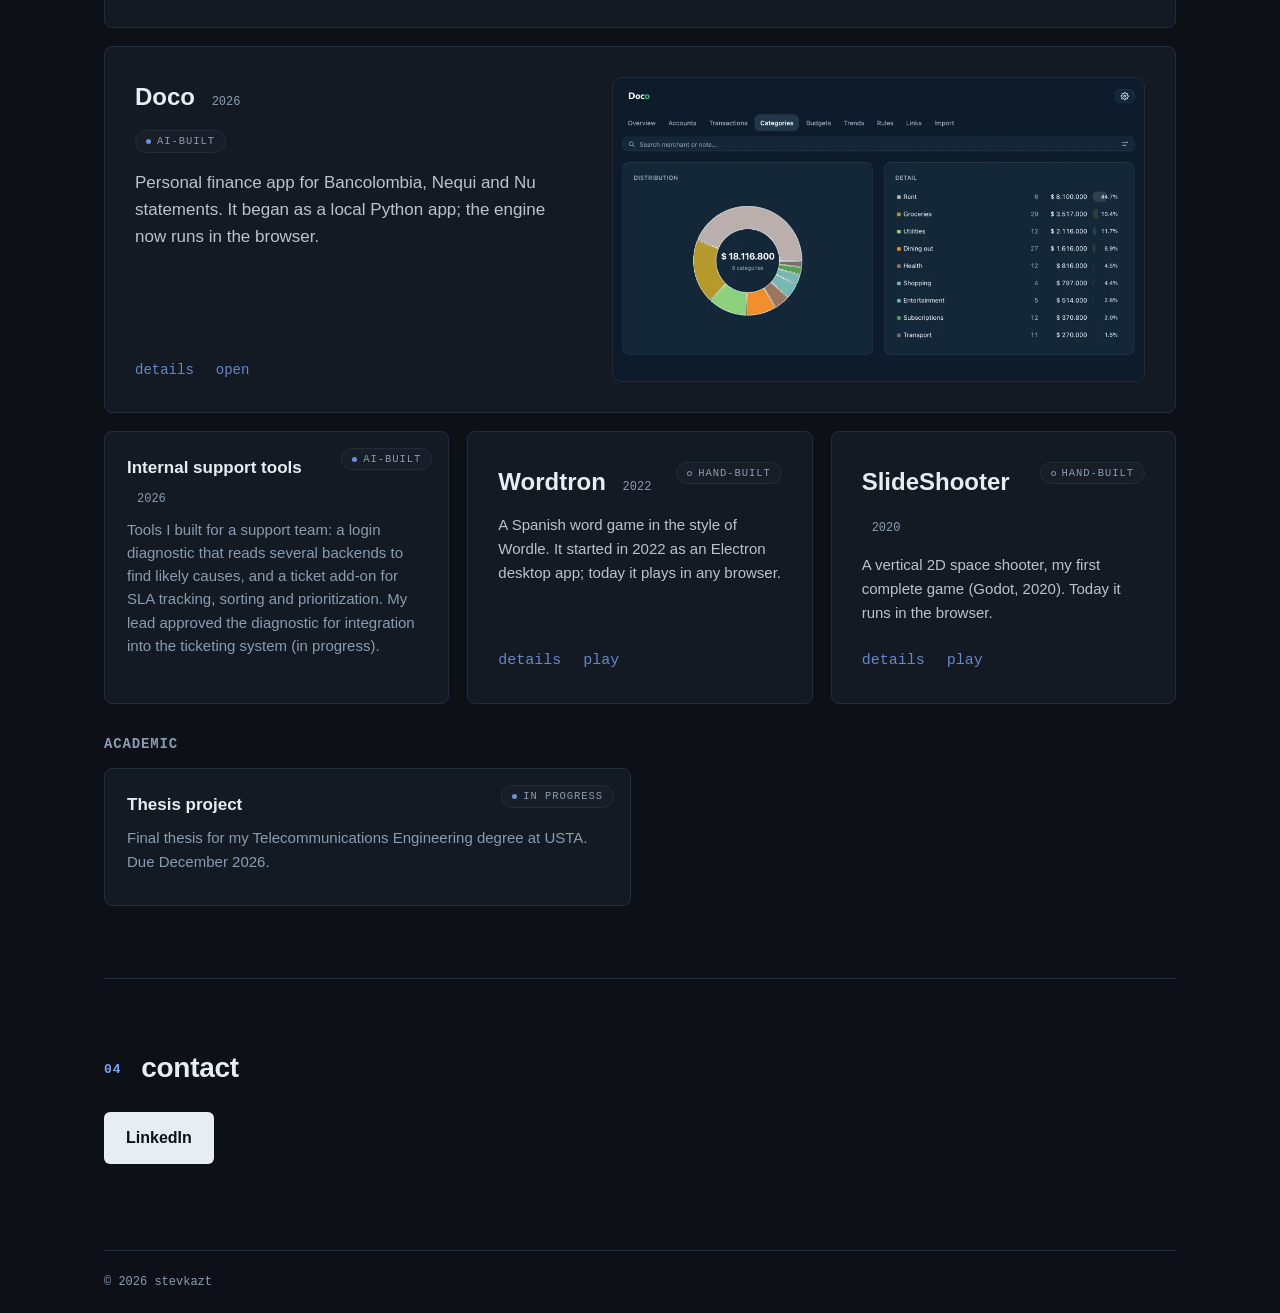
==== commit 00aa726d: "Hero/about: warmer wording (care + optimizing) Co-Authored-By: Claude Sonnet 5.5 <noreply@anthropic." ====
--- a/index.html
+++ b/index.html
@@ -4,9 +4,9 @@
 <meta charset="utf-8">
 <meta name="viewport" content="width=device-width, initial-scale=1, viewport-fit=cover">
 <title>Johann Stev Castellanos Gonzalez · stevkazt</title>
-<meta name="description" content="Personal taste and engineering rigor, applied to everything I touch. Telecommunications Engineering (USTA).">
+<meta name="description" content="Personal taste and an engineer's eye, applied to everything I touch. Telecommunications Engineering (USTA).">
 <meta name="theme-color" content="#0b0f14">
-<link rel="stylesheet" href="style.css?v=1794555305">
+<link rel="stylesheet" href="style.css?v=1794555765">
 </head>
 <body>
 <header class="top">
@@ -24,7 +24,7 @@
   <section class="hero">
     <p class="kicker" data-i18n="kicker">Taste meets engineering</p>
     <h1>Johann Stev Castellanos Gonzalez</h1>
-    <p class="lead" data-i18n="hero">I bring personal taste and engineering rigor to everything I touch: I decide what good looks like, then optimize and simplify until it gets there.</p>
+    <p class="lead" data-i18n="hero">I care about how things feel and how they're built. I bring personal taste and an engineer's eye to everything I touch, then keep simplifying and optimizing until it works well.</p>
     <ul class="facts">
       <li><b>Focus</b><span data-i18n="f_focus">Taste · Engineering · Optimization</span></li>
       <li><b>Studying</b><span data-i18n="f_study">Telecommunications Engineering, USTA · thesis Dec 2026</span></li>
@@ -38,7 +38,7 @@
 
   <section id="about">
     <h2><span class="num">01</span> <span data-i18n="h_about">about</span></h2>
-    <p data-i18n="about1">I don't stop at "it works". In anything I take on, I look for what good looks like and keep optimizing and simplifying until it gets there. My projects, the old ones next to the new ones, show how that standard has grown.</p>
+    <p data-i18n="about1">I don't stop at "it works". In anything I take on, I keep simplifying and optimizing until it feels right and works well. My projects, the old ones next to the new ones, show how that standard has grown.</p>
     <p data-i18n="about2">I'm a Telecommunications Engineering student at USTA; coursework and thesis wrap up in December 2026. I also work in platform and application support.</p>
   </section>
 
@@ -106,6 +106,6 @@
 </main>
 
 <footer>© 2026 stevkazt</footer>
-<script src="app.js?v=1794555305"></script>
+<script src="app.js?v=1794555765"></script>
 </body>
 </html>
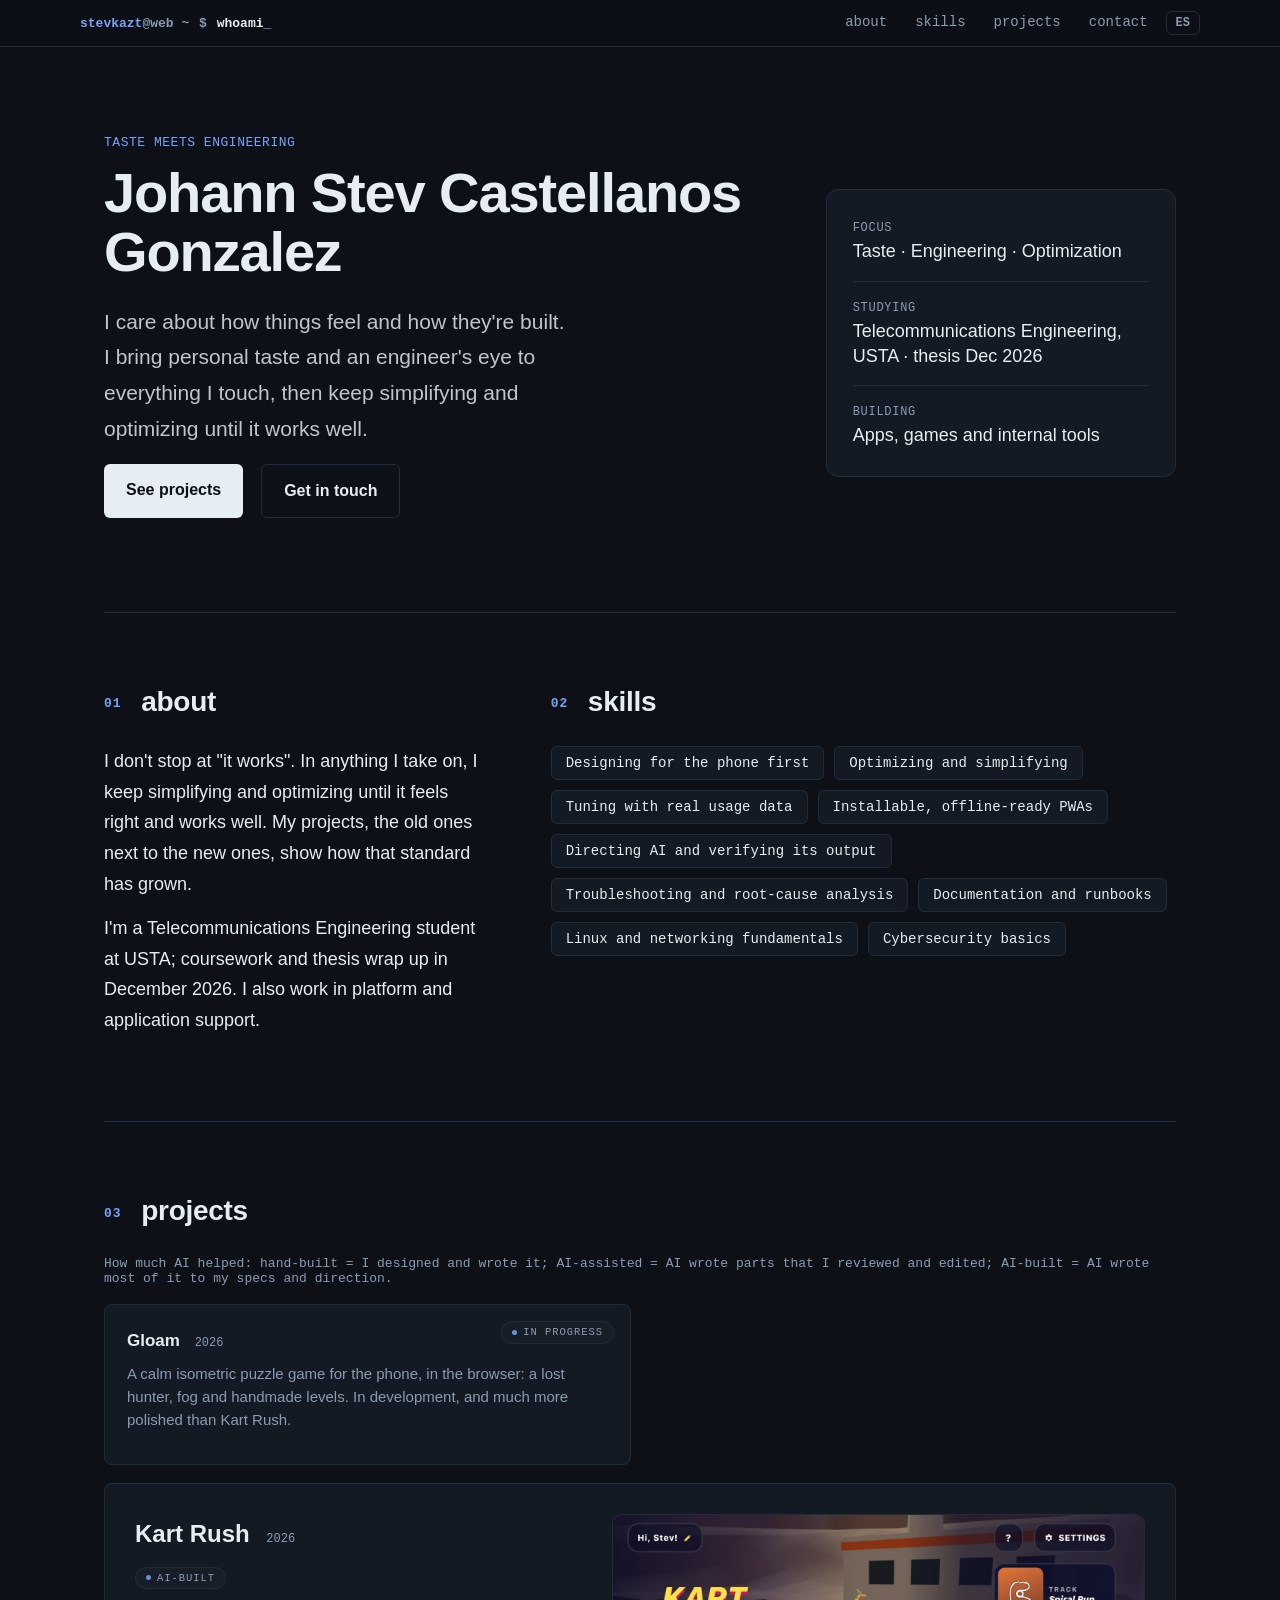
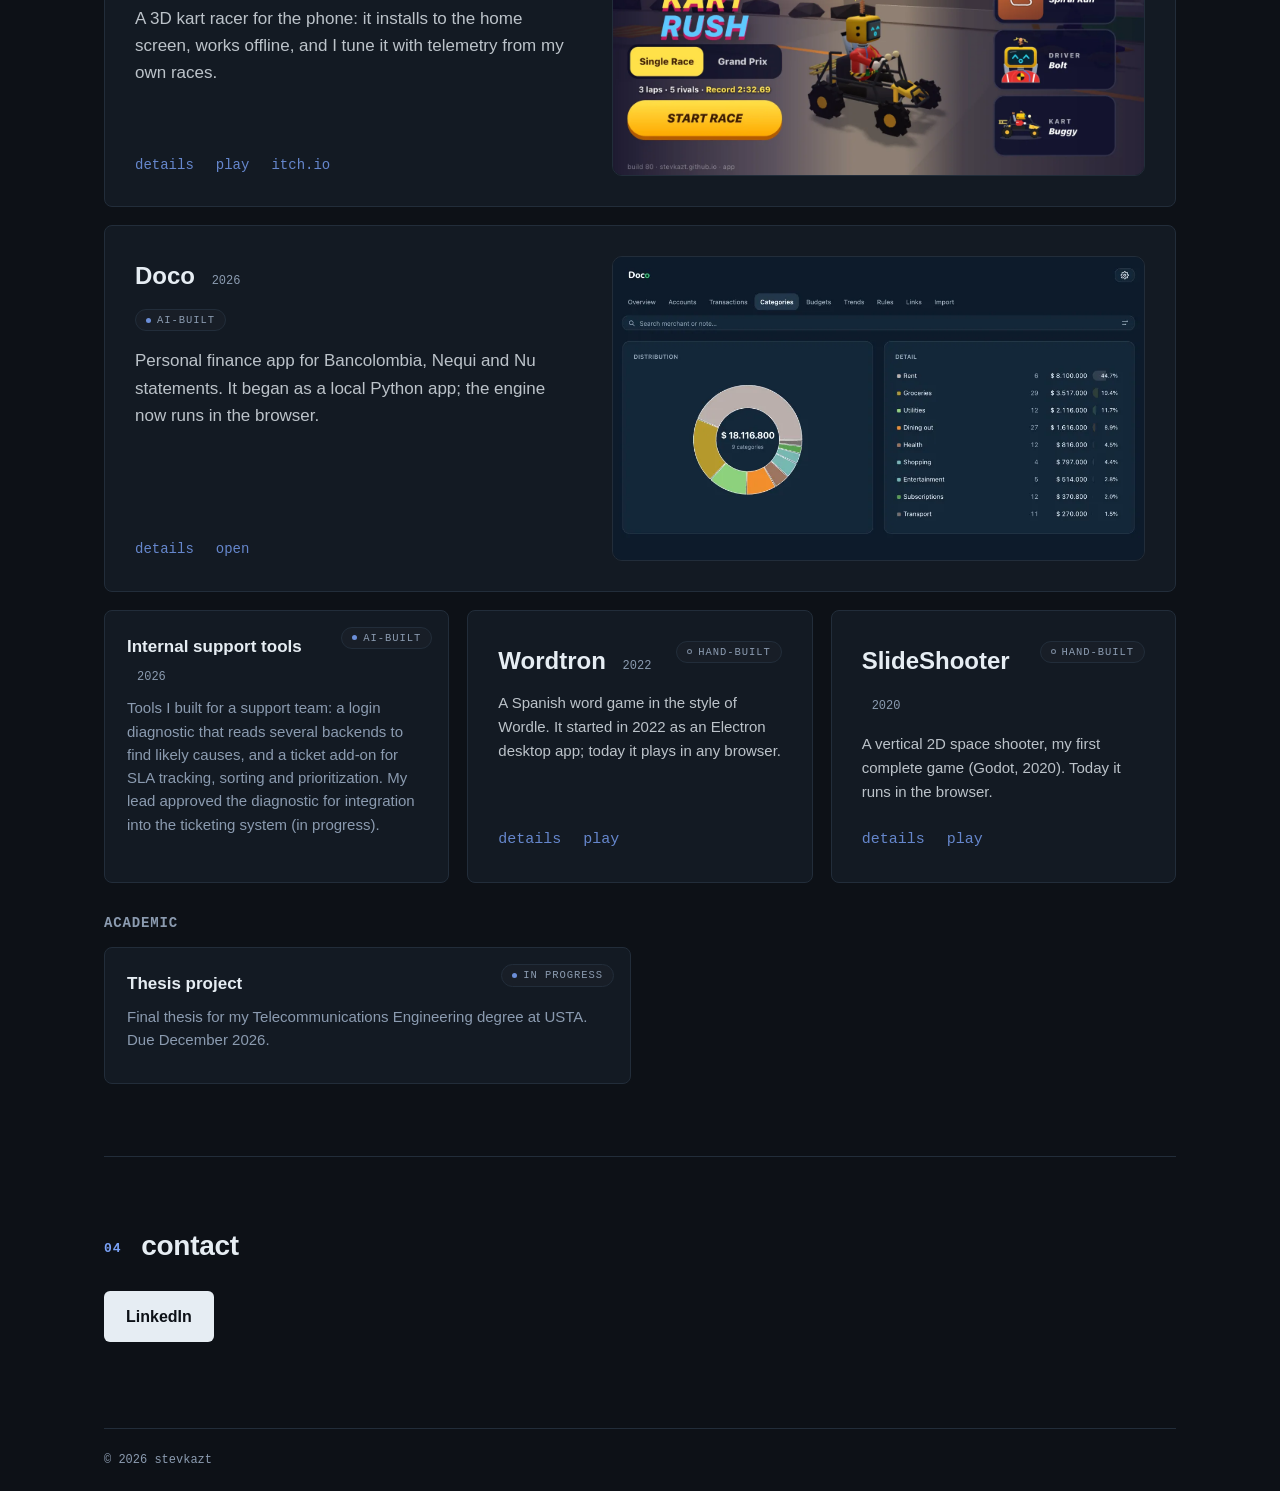
==== commit 597ccca1: "Add Gloam card (in progress) Co-Authored-By: Claude Sonnet 5.5 <noreply@anthropic.com> Claude-Sessio" ====
--- a/index.html
+++ b/index.html
@@ -6,7 +6,7 @@
 <title>Johann Stev Castellanos Gonzalez · stevkazt</title>
 <meta name="description" content="Personal taste and an engineer's eye, applied to everything I touch. Telecommunications Engineering (USTA).">
 <meta name="theme-color" content="#0b0f14">
-<link rel="stylesheet" href="style.css?v=1794555765">
+<link rel="stylesheet" href="style.css?v=1794662958">
 </head>
 <body>
 <header class="top">
@@ -52,6 +52,13 @@
   <section id="projects">
     <h2><span class="num">03</span> <span data-i18n="h_projects">projects</span></h2>
     <p class="legend" data-i18n="legend">How much AI helped: hand-built = I designed and wrote it; AI-assisted = AI wrote parts I reviewed; AI-built = AI wrote most of it to my spec and direction.</p>
+    <div class="cards">
+      <article class="card half">
+        <h3>Gloam <span class="yr">2026</span></h3>
+        <p data-i18n="p_gloam">A calm isometric puzzle game for the phone, in the browser: a lost hunter, fog and handmade levels. In development, and much more polished than Kart Rush.</p>
+        <span class="pill" data-i18n="inprog">In progress</span>
+      </article>
+    </div>
     <div class="cards">
       <article class="card feature">
         <h3><a href="projects/kart-rush/">Kart Rush</a> <span class="yr">2026</span></h3>
@@ -106,6 +113,6 @@
 </main>
 
 <footer>© 2026 stevkazt</footer>
-<script src="app.js?v=1794555765"></script>
+<script src="app.js?v=1794662958"></script>
 </body>
 </html>
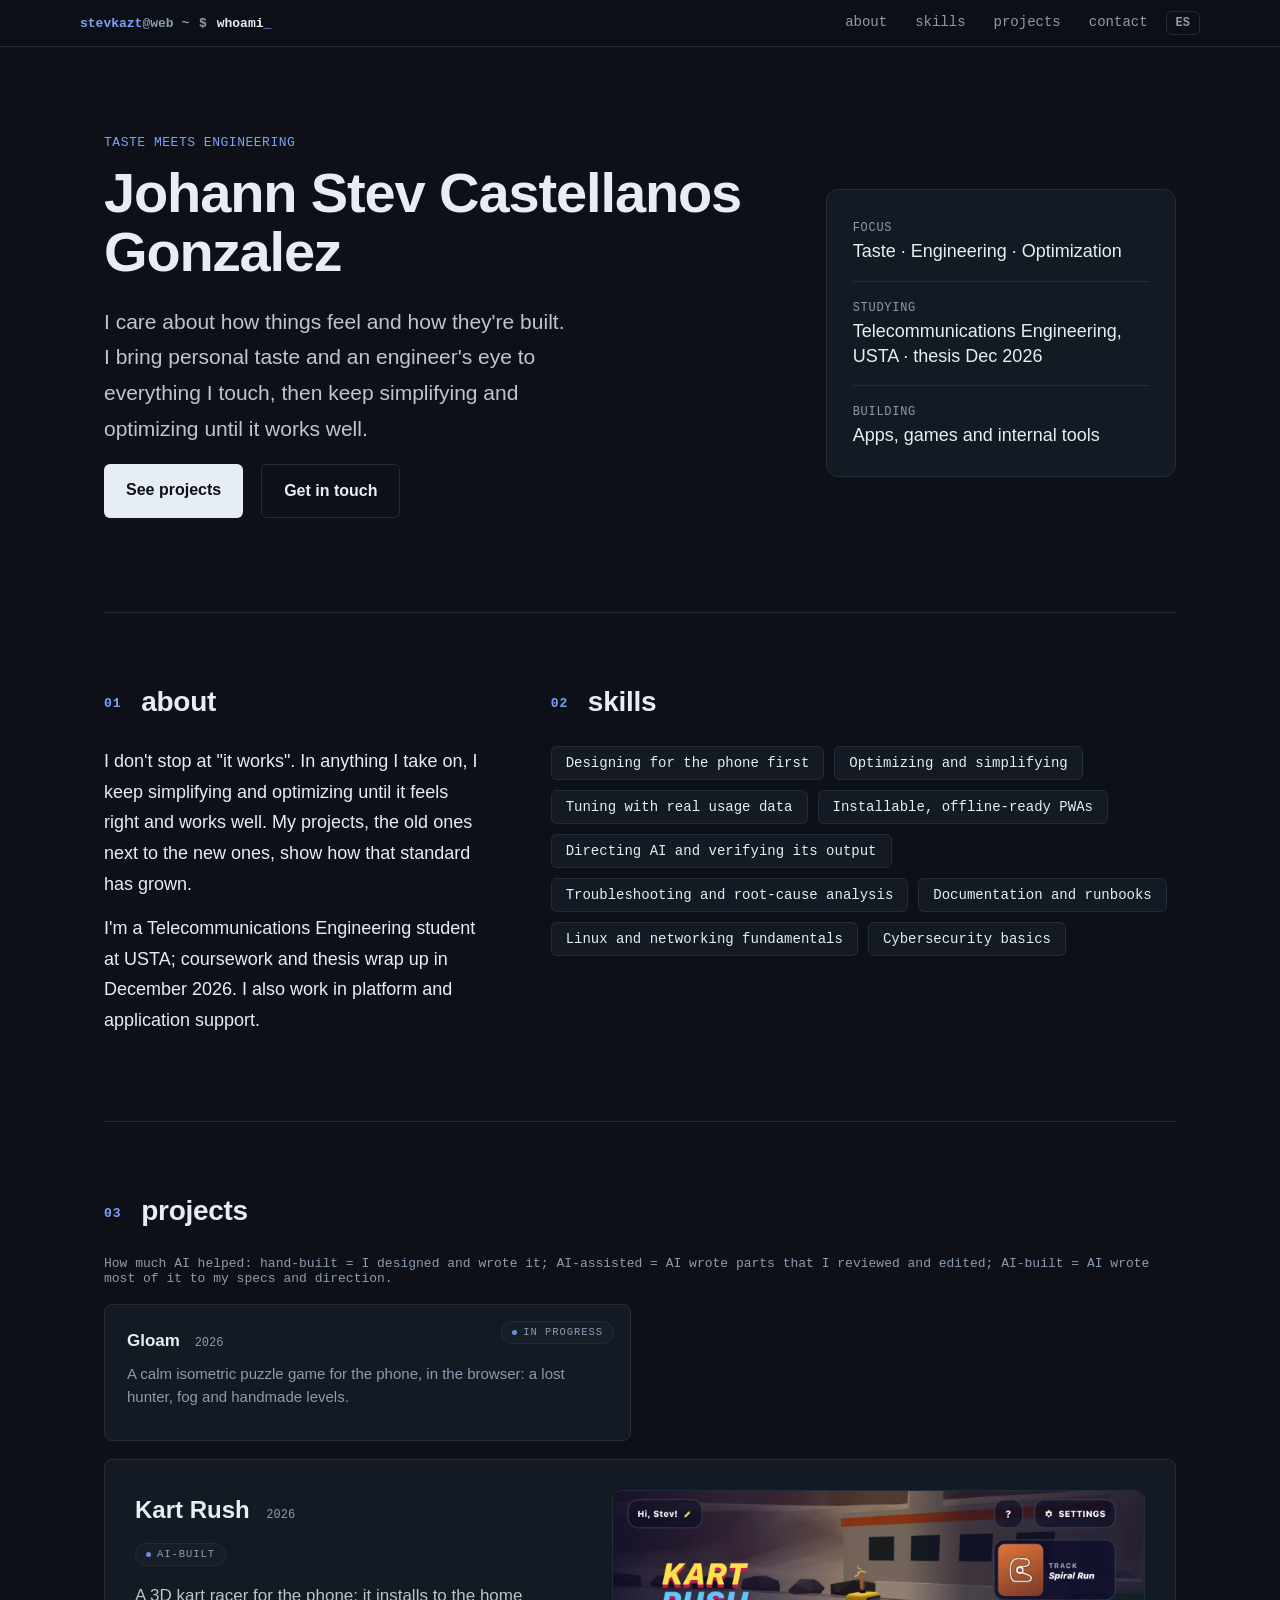
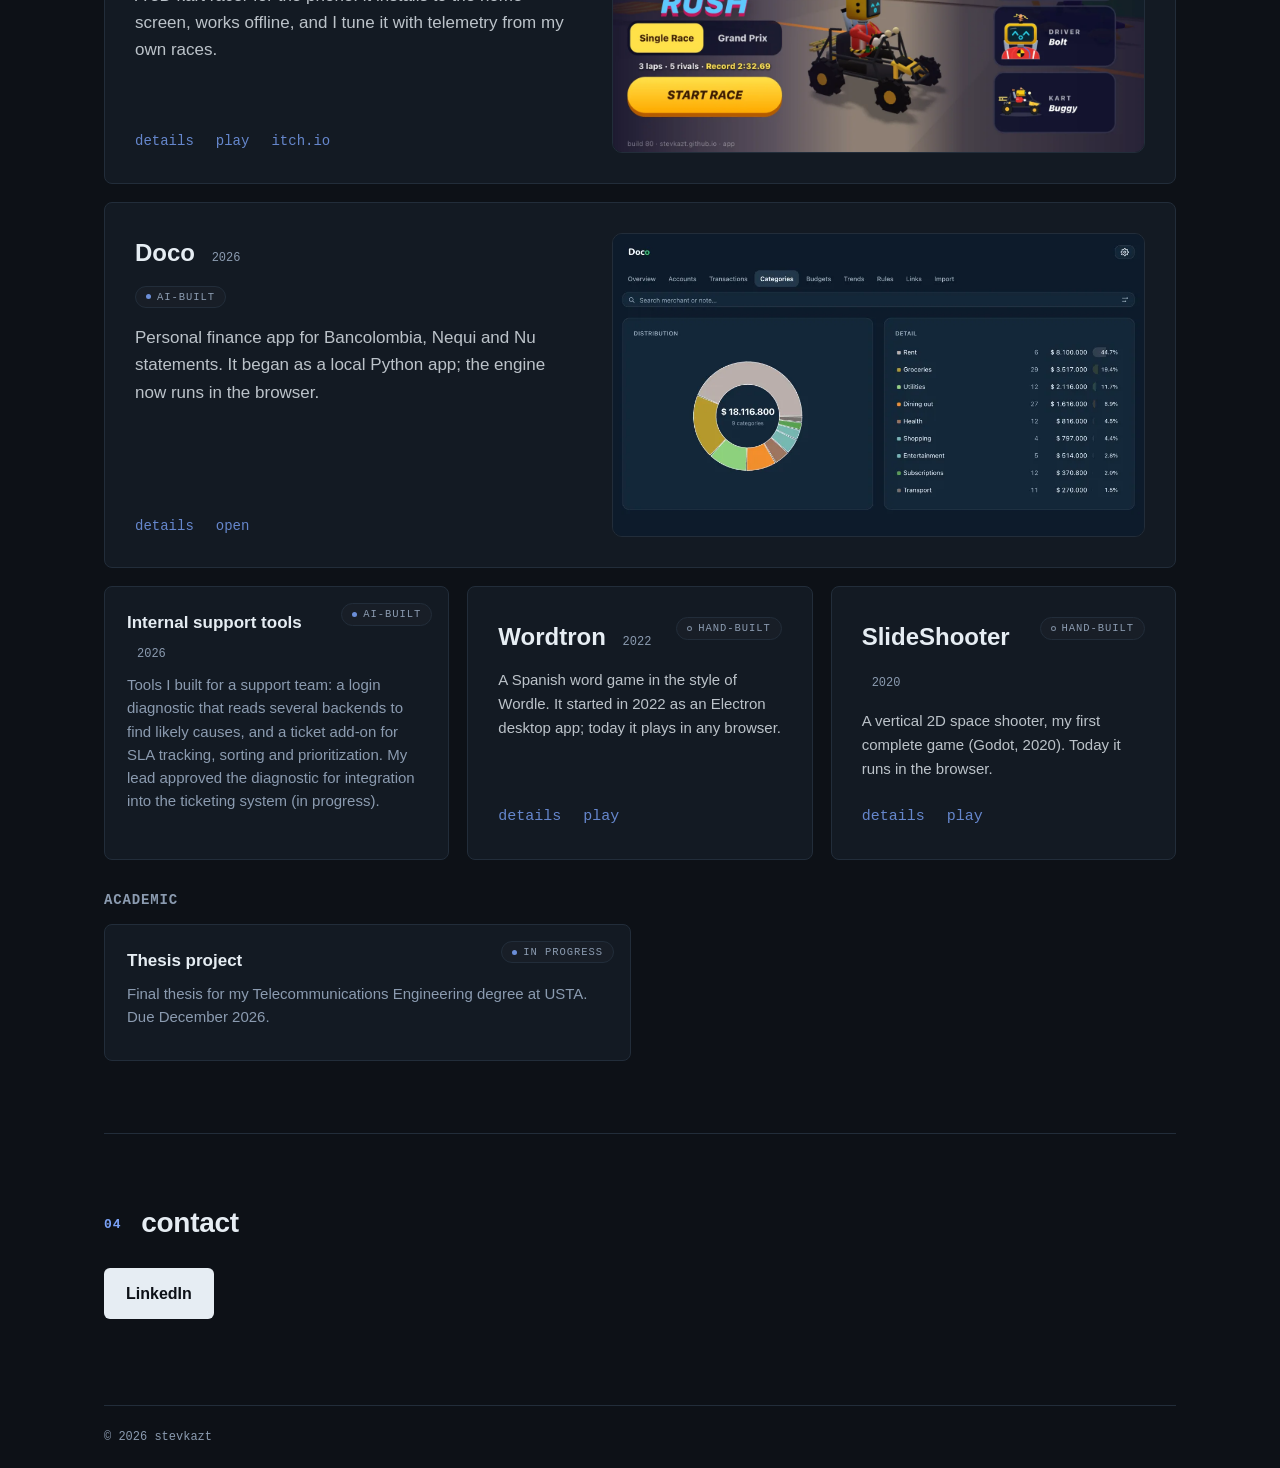
==== commit 0c75bd1a: "Gloam card: drop comparison with Kart Rush Co-Authored-By: Claude Sonnet 5.5 <noreply@anthropic.com>" ====
--- a/index.html
+++ b/index.html
@@ -6,7 +6,7 @@
 <title>Johann Stev Castellanos Gonzalez · stevkazt</title>
 <meta name="description" content="Personal taste and an engineer's eye, applied to everything I touch. Telecommunications Engineering (USTA).">
 <meta name="theme-color" content="#0b0f14">
-<link rel="stylesheet" href="style.css?v=1794662958">
+<link rel="stylesheet" href="style.css?v=1794663100">
 </head>
 <body>
 <header class="top">
@@ -55,7 +55,7 @@
     <div class="cards">
       <article class="card half">
         <h3>Gloam <span class="yr">2026</span></h3>
-        <p data-i18n="p_gloam">A calm isometric puzzle game for the phone, in the browser: a lost hunter, fog and handmade levels. In development, and much more polished than Kart Rush.</p>
+        <p data-i18n="p_gloam">A calm isometric puzzle game for the phone, in the browser: a lost hunter, fog and handmade levels.</p>
         <span class="pill" data-i18n="inprog">In progress</span>
       </article>
     </div>
@@ -113,6 +113,6 @@
 </main>
 
 <footer>© 2026 stevkazt</footer>
-<script src="app.js?v=1794662958"></script>
+<script src="app.js?v=1794663100"></script>
 </body>
 </html>
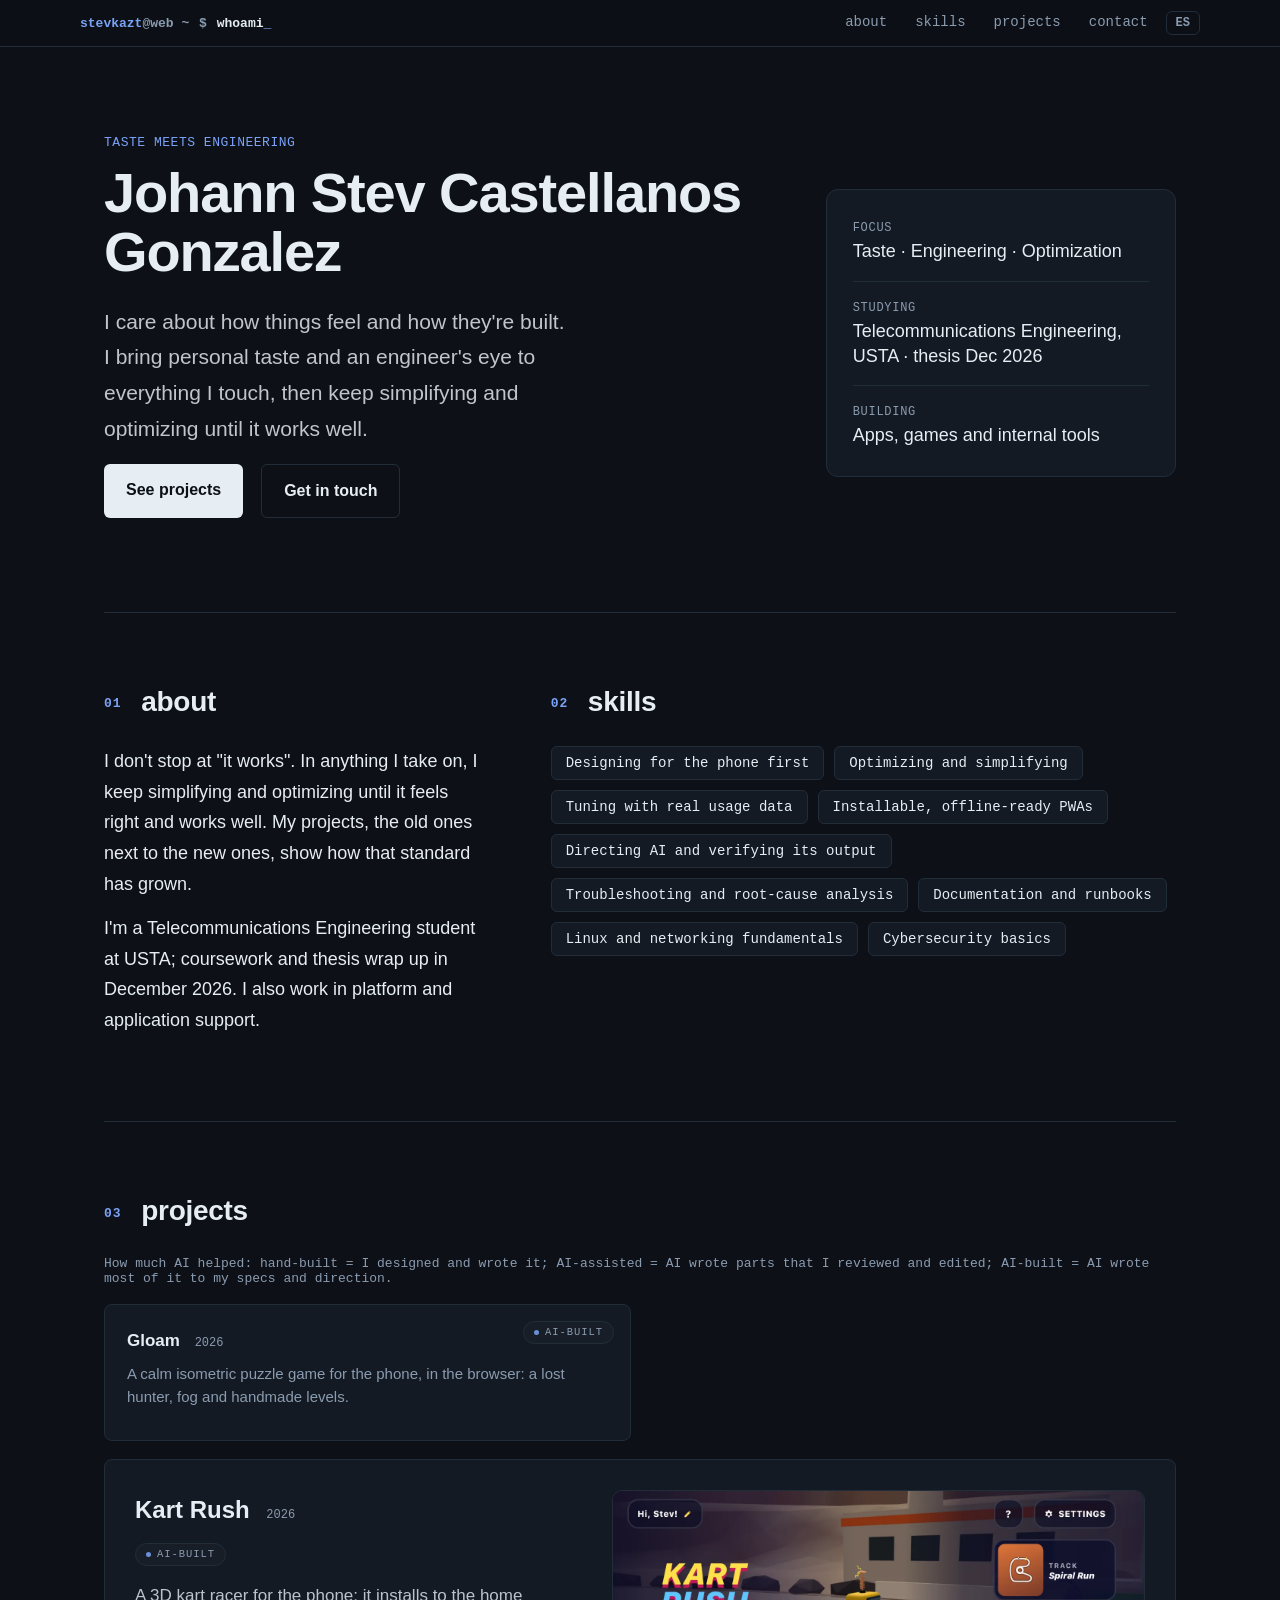
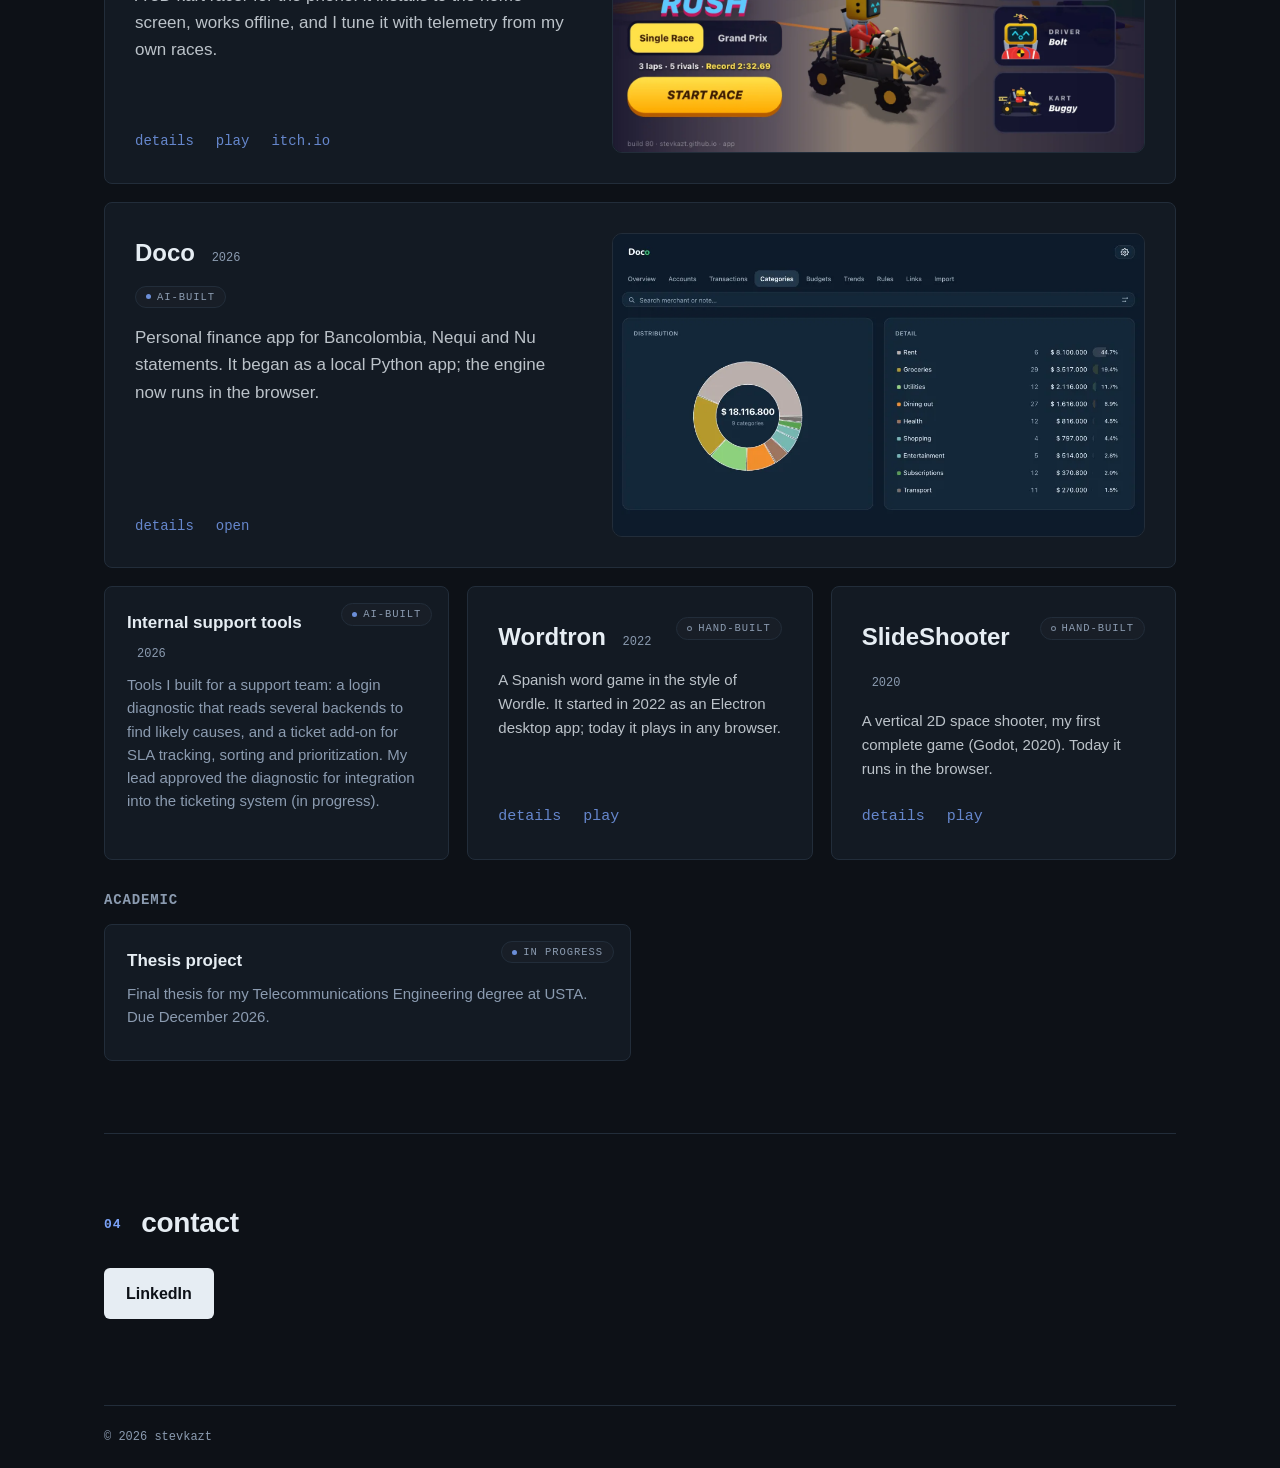
==== commit 8564d4a2: "Gloam: AI level 3 Co-Authored-By: Claude Sonnet 5.5 <noreply@anthropic.com> Claude-Session: https://" ====
--- a/index.html
+++ b/index.html
@@ -6,7 +6,7 @@
 <title>Johann Stev Castellanos Gonzalez · stevkazt</title>
 <meta name="description" content="Personal taste and an engineer's eye, applied to everything I touch. Telecommunications Engineering (USTA).">
 <meta name="theme-color" content="#0b0f14">
-<link rel="stylesheet" href="style.css?v=1794663100">
+<link rel="stylesheet" href="style.css?v=1794663430">
 </head>
 <body>
 <header class="top">
@@ -56,7 +56,7 @@
       <article class="card half">
         <h3>Gloam <span class="yr">2026</span></h3>
         <p data-i18n="p_gloam">A calm isometric puzzle game for the phone, in the browser: a lost hunter, fog and handmade levels.</p>
-        <span class="pill" data-i18n="inprog">In progress</span>
+        <span class="pill l3" data-i18n="ai3s">AI-built</span>
       </article>
     </div>
     <div class="cards">
@@ -113,6 +113,6 @@
 </main>
 
 <footer>© 2026 stevkazt</footer>
-<script src="app.js?v=1794663100"></script>
+<script src="app.js?v=1794663430"></script>
 </body>
 </html>
